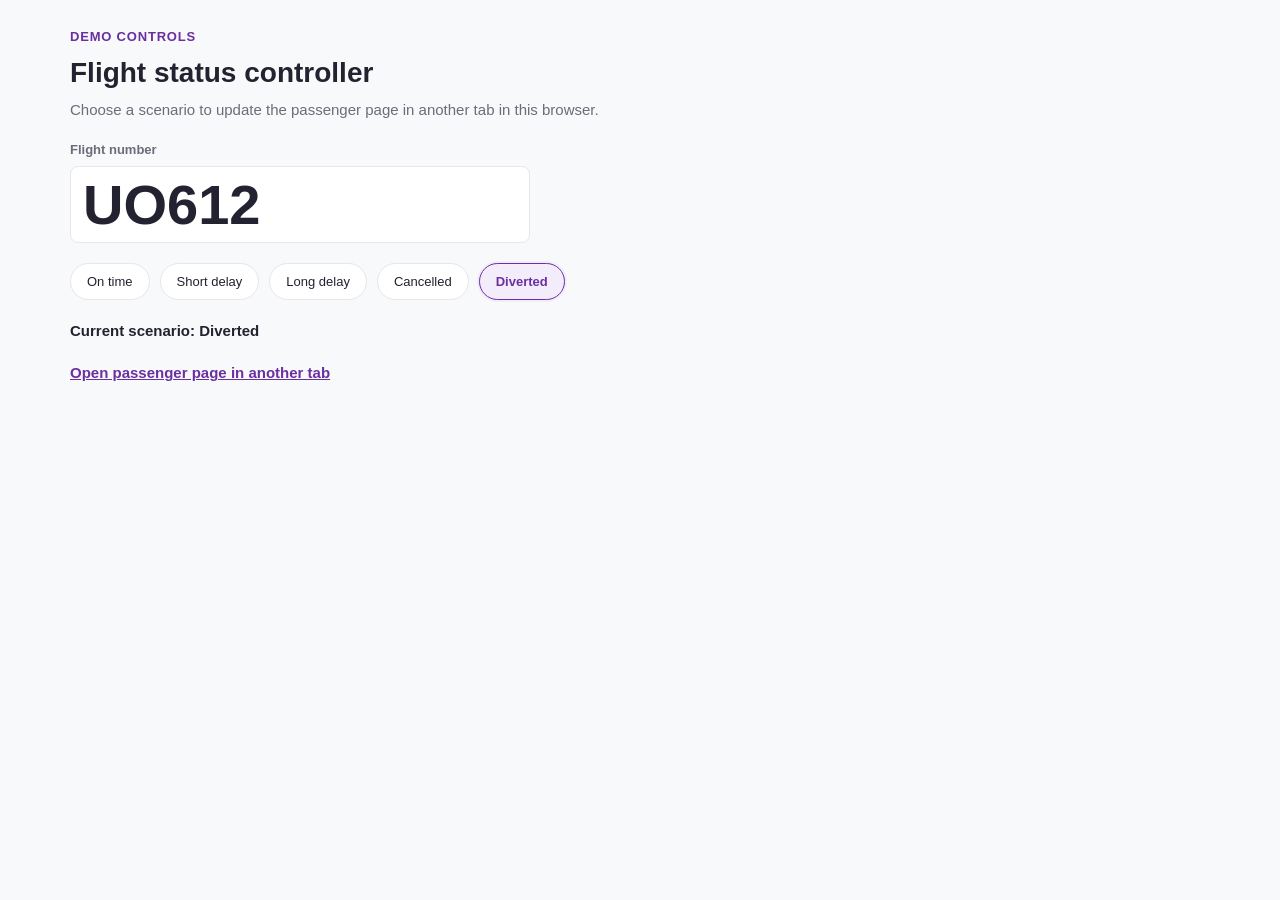
==== UI Controller/index.html @ bfc72aa0 "BIG changes" ====
<!DOCTYPE html>
<html lang="en">
<head>
  <meta charset="UTF-8" />
  <meta name="viewport" content="width=device-width, initial-scale=1.0" />
  <title>Flight Status Controller</title>
  <link rel="stylesheet" href="../UI%20Passenger/styles.css" />
</head>
<body>
  <main class="controller page">
    <p class="page-eyebrow">Demo controls</p>
    <h1 class="page-title">Flight status controller</h1>
    <p class="controller-help">Choose a scenario to update the passenger page in another tab in this browser.</p>
    <div class="flight-selector controller-flight-selector">
      <label for="flightNumberInput">Flight number</label>
      <input id="flightNumberInput" type="text" maxlength="10" autocomplete="off" placeholder="e.g. UO612" />
    </div>
    <div class="controller-options" role="group" aria-label="Flight status scenario">
      <button type="button" class="scenario-btn" data-scenario="ontime">On time</button>
      <button type="button" class="scenario-btn" data-scenario="short">Short delay</button>
      <button type="button" class="scenario-btn" data-scenario="long">Long delay</button>
      <button type="button" class="scenario-btn" data-scenario="cancelled">Cancelled</button>
      <button type="button" class="scenario-btn" data-scenario="diverted">Diverted</button>
    </div>
    <p id="controllerStatus" class="controller-status" role="status" aria-live="polite">Current scenario: Diverted</p>
    <a class="controller-passenger-link" href="../UI%20Passenger/index.html" target="_blank" rel="noopener">Open passenger page in another tab</a>
  </main>
  <script>
    (function () {
      'use strict';
      var names = {
        ontime: 'On time',
        short: 'Short delay',
        long: 'Long delay',
        cancelled: 'Cancelled',
        diverted: 'Diverted'
      };
      var buttons = document.querySelectorAll('[data-scenario]');
      var status = document.getElementById('controllerStatus');
      var flightNumberInput = document.getElementById('flightNumberInput');

      function currentScenario() {
        var value = new URLSearchParams(window.location.search).get('scenario') || localStorage.getItem('flightScenario') || 'diverted';
        return names[value] ? value : 'diverted';
      }

      function updateSelected() {
        var current = currentScenario();
        buttons.forEach(function (button) {
          button.setAttribute('aria-pressed', button.getAttribute('data-scenario') === current ? 'true' : 'false');
        });
        status.textContent = 'Current scenario: ' + names[current];
        flightNumberInput.value = localStorage.getItem('controllerFlightNumber') || 'UO612';
      }

      buttons.forEach(function (button) {
        button.addEventListener('click', function () {
          var scenario = button.getAttribute('data-scenario');
          localStorage.setItem('flightScenario', scenario);
          updateSelected();
        });
      });

      flightNumberInput.addEventListener('input', function () {
        var flightNumber = flightNumberInput.value.trim().toUpperCase() || 'UO612';
        localStorage.setItem('controllerFlightNumber', flightNumber);
      });
      flightNumberInput.addEventListener('blur', function () {
        flightNumberInput.value = flightNumberInput.value.trim().toUpperCase() || 'UO612';
      });

      window.addEventListener('storage', function (e) {
        if (e.key === 'controllerFlightNumber' || e.key === 'flightScenario') updateSelected();
      });
      updateSelected();
    })();
  </script>
</body>
</html>
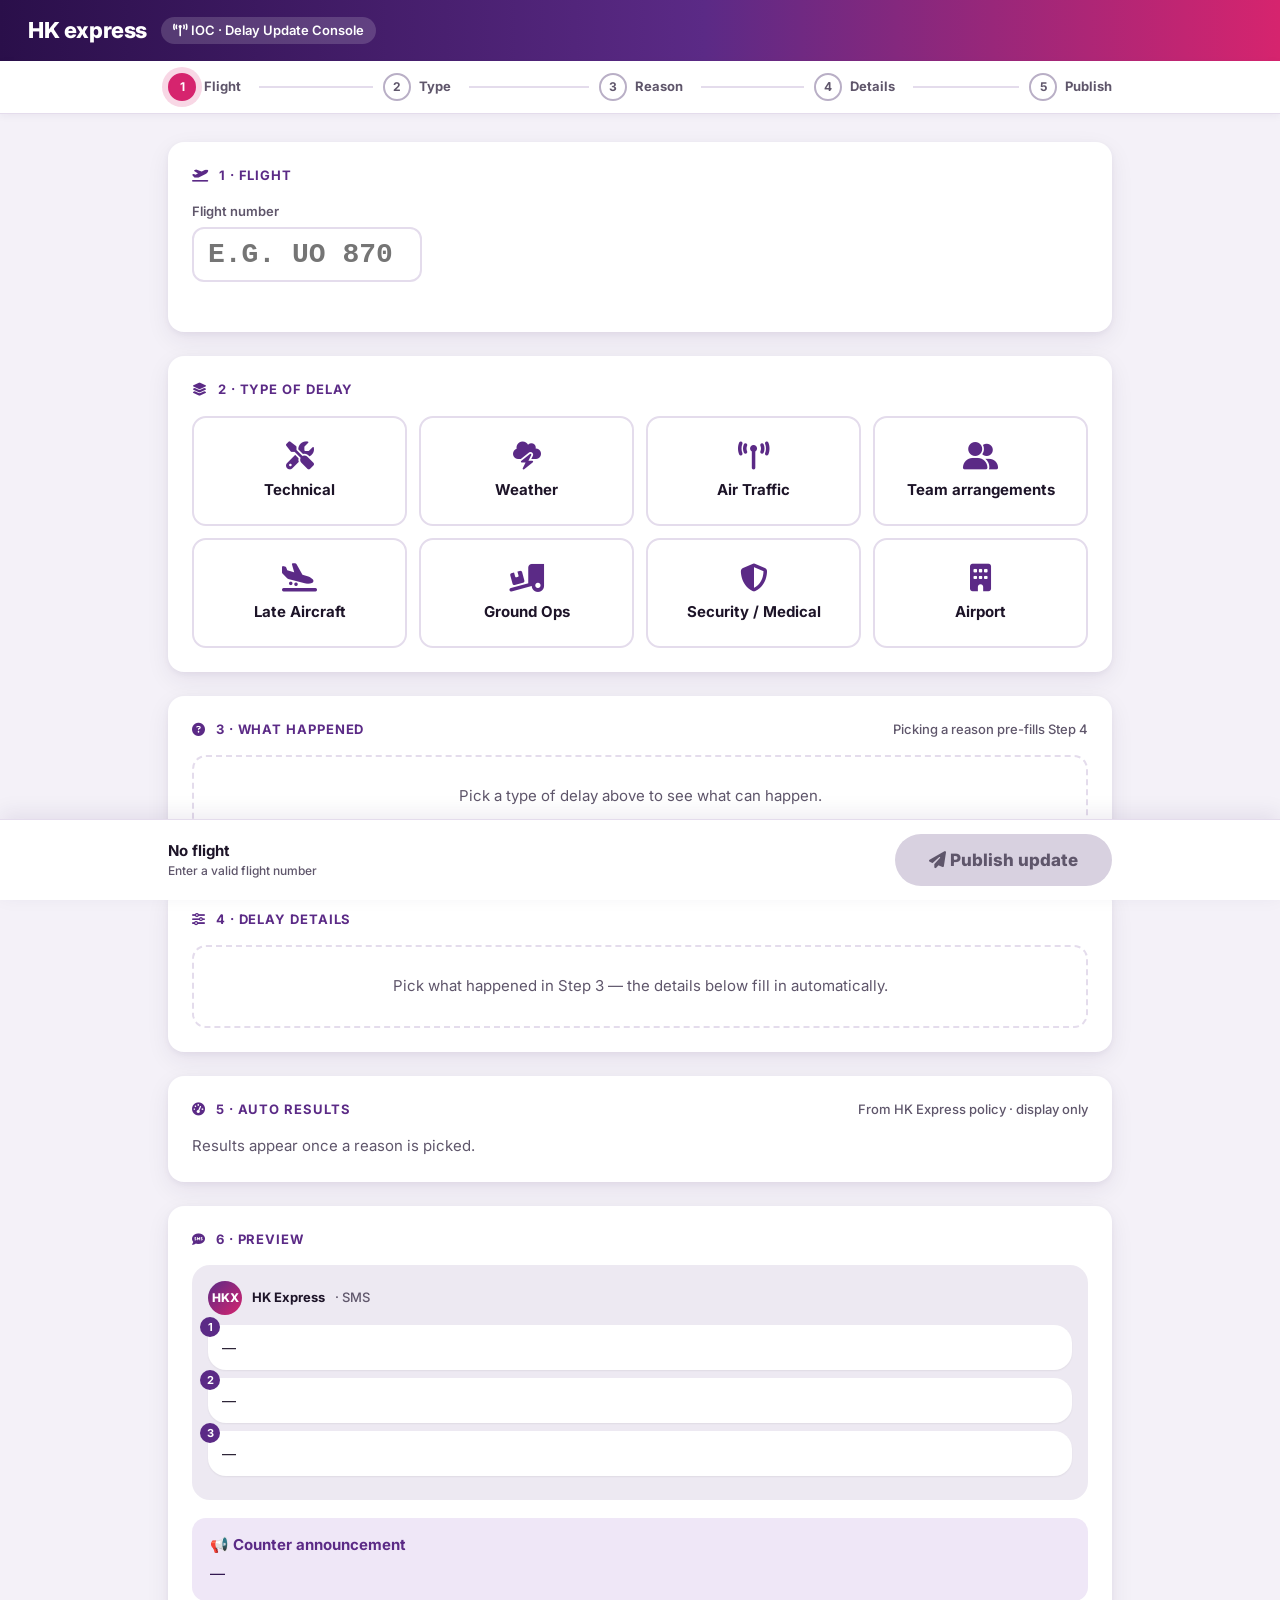
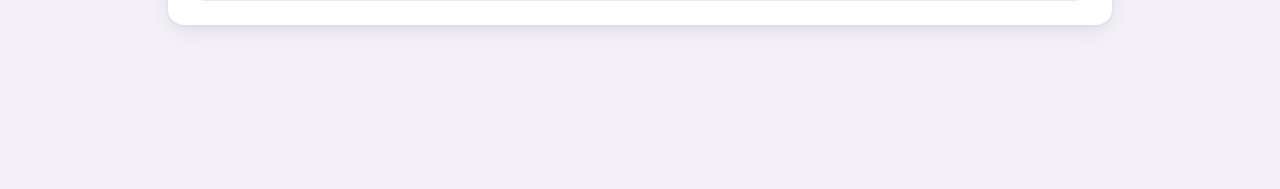
==== commit 34e9618c: "Big change" ====
--- a/UI Controller/index.html
+++ b/UI Controller/index.html
@@ -1,79 +1,458 @@
 <!DOCTYPE html>
-<html lang="en">
-<head>
-  <meta charset="UTF-8" />
-  <meta name="viewport" content="width=device-width, initial-scale=1.0" />
-  <title>Flight Status Controller</title>
-  <link rel="stylesheet" href="../UI%20Passenger/styles.css" />
+<html lang="en"><head>
+<meta charset="UTF-8">
+<meta name="viewport" content="width=device-width,initial-scale=1">
+<title>HK Express IOC – Delay Update Console (Demo)</title>
+<link rel="stylesheet" href="https://fonts.googleapis.com/css2?family=Inter:wght@400;500;600;700;800&amp;display=swap">
+<link rel="stylesheet" href="https://cdnjs.cloudflare.com/ajax/libs/font-awesome/6.5.0/css/all.min.css">
+<link rel="stylesheet" href="styles.css">
 </head>
 <body>
-  <main class="controller page">
-    <p class="page-eyebrow">Demo controls</p>
-    <h1 class="page-title">Flight status controller</h1>
-    <p class="controller-help">Choose a scenario to update the passenger page in another tab in this browser.</p>
-    <div class="flight-selector controller-flight-selector">
-      <label for="flightNumberInput">Flight number</label>
-      <input id="flightNumberInput" type="text" maxlength="10" autocomplete="off" placeholder="e.g. UO612" />
-    </div>
-    <div class="controller-options" role="group" aria-label="Flight status scenario">
-      <button type="button" class="scenario-btn" data-scenario="ontime">On time</button>
-      <button type="button" class="scenario-btn" data-scenario="short">Short delay</button>
-      <button type="button" class="scenario-btn" data-scenario="long">Long delay</button>
-      <button type="button" class="scenario-btn" data-scenario="cancelled">Cancelled</button>
-      <button type="button" class="scenario-btn" data-scenario="diverted">Diverted</button>
-    </div>
-    <p id="controllerStatus" class="controller-status" role="status" aria-live="polite">Current scenario: Diverted</p>
-    <a class="controller-passenger-link" href="../UI%20Passenger/index.html" target="_blank" rel="noopener">Open passenger page in another tab</a>
-  </main>
-  <script>
-    (function () {
-      'use strict';
-      var names = {
-        ontime: 'On time',
-        short: 'Short delay',
-        long: 'Long delay',
-        cancelled: 'Cancelled',
-        diverted: 'Diverted'
-      };
-      var buttons = document.querySelectorAll('[data-scenario]');
-      var status = document.getElementById('controllerStatus');
-      var flightNumberInput = document.getElementById('flightNumberInput');
-
-      function currentScenario() {
-        var value = new URLSearchParams(window.location.search).get('scenario') || localStorage.getItem('flightScenario') || 'diverted';
-        return names[value] ? value : 'diverted';
-      }
-
-      function updateSelected() {
-        var current = currentScenario();
-        buttons.forEach(function (button) {
-          button.setAttribute('aria-pressed', button.getAttribute('data-scenario') === current ? 'true' : 'false');
-        });
-        status.textContent = 'Current scenario: ' + names[current];
-        flightNumberInput.value = localStorage.getItem('controllerFlightNumber') || 'UO612';
-      }
-
-      buttons.forEach(function (button) {
-        button.addEventListener('click', function () {
-          var scenario = button.getAttribute('data-scenario');
-          localStorage.setItem('flightScenario', scenario);
-          updateSelected();
-        });
-      });
-
-      flightNumberInput.addEventListener('input', function () {
-        var flightNumber = flightNumberInput.value.trim().toUpperCase() || 'UO612';
-        localStorage.setItem('controllerFlightNumber', flightNumber);
-      });
-      flightNumberInput.addEventListener('blur', function () {
-        flightNumberInput.value = flightNumberInput.value.trim().toUpperCase() || 'UO612';
-      });
-
-      window.addEventListener('storage', function (e) {
-        if (e.key === 'controllerFlightNumber' || e.key === 'flightScenario') updateSelected();
-      });
-      updateSelected();
-    })();
-  </script>
-</body>
-</html>
+<div class="sticky">
+<header>
+  <div class="logo">HK express</div>
+  <div class="htag"><i class="fa-solid fa-tower-broadcast"></i> IOC · Delay Update Console</div>
+  <div hidden=""><b id="clk"></b><small id="clkS"></small></div>
+</header>
+<nav class="stepper" aria-label="Progress"><ol id="steps"></ol></nav>
+</div>
+
+<main>
+ <section class="card" aria-labelledby="s1">
+  <h2 id="s1"><i class="fa-solid fa-plane-departure"></i> 1 · Flight</h2>
+  <div class="fl">
+   <div>
+    <label class="big" for="fno">Flight number</label>
+    <input id="fno" autocomplete="off" placeholder="e.g. UO 870" aria-describedby="ferr" maxlength="7">
+    <div class="err" id="ferr" role="alert"></div>
+   </div>
+   <div class="pills" id="pills" hidden=""></div>
+  </div>
+  <div id="banner"></div>
+ </section>
+
+ <section class="card" aria-labelledby="s2">
+  <h2 id="s2"><i class="fa-solid fa-layer-group"></i> 2 · Type of delay</h2>
+  <div class="types" id="types" role="group" aria-label="Type of delay"></div>
+ </section>
+
+ <section class="card" aria-labelledby="s3">
+  <h2 id="s3"><i class="fa-solid fa-circle-question"></i> 3 · What happened <span class="hint">Picking a reason pre-fills Step 4</span></h2>
+  <div id="reasons"></div>
+ </section>
+
+ <section class="card" aria-labelledby="s4">
+  <h2 id="s4"><i class="fa-solid fa-sliders"></i> 4 · Delay details</h2>
+  <div class="grid3" id="details"></div>
+ </section>
+
+ <section class="card" aria-labelledby="s5">
+  <h2 id="s5"><i class="fa-solid fa-gauge-high"></i> 5 · Auto results <span class="hint">From HK Express policy · display only</span></h2>
+  <div class="res" id="results"></div>
+ </section>
+
+ <section class="card" aria-labelledby="s6">
+  <h2 id="s6"><i class="fa-solid fa-comment-sms"></i> 6 · Preview</h2>
+  <div class="pv">
+   <div class="ioc" hidden=""><span class="lk"><i class="fa-solid fa-lock"></i> Never shown to passengers</span><span class="lab">IOC INPUT (INTERNAL)</span><div id="iocNote" style="margin-top:6px"></div></div>
+   <div class="arr" aria-hidden="true" hidden=""><i class="fa-solid fa-arrow-right"></i></div>
+   <div class="phonebox">
+    <div class="sender"><div class="av">HKX</div>HK Express <span class="muted" style="font-weight:500">· SMS</span></div>
+    <div class="bubble"><span class="pn">1</span><span id="m1"></span></div>
+    <div class="bubble"><span class="pn">2</span><span id="m2"></span></div>
+    <div class="bubble"><span class="pn">3</span><span id="m3"></span></div>
+    <div class="cnt" id="cnt"></div>
+   </div>
+  </div>
+  <div class="warn" id="warn" role="alert"></div>
+  <div class="annc"><b>📢 Counter announcement</b><span id="annc"></span></div>
+ </section>
+
+ <section class="card" aria-labelledby="s7" hidden="">
+  <h2 id="s7"><i class="fa-solid fa-clock-rotate-left"></i> Update log</h2>
+  <div id="log"></div>
+  <button class="btn2" id="reset"><i class="fa-solid fa-rotate-left"></i> Reset flight to on time</button>
+ </section>
+
+ <section class="card" hidden="">
+  <details id="jsonBox"><summary>{ } Data sent to passenger page</summary>
+   <pre id="json"></pre>
+   <div class="tx" id="txInfo"></div>
+  </details>
+ </section>
+</main>
+
+<div class="bar"><div class="in">
+ <div class="sum" id="sum"></div>
+ <button id="pub"><i class="fa-solid fa-paper-plane"></i> Publish update</button>
+</div></div>
+<div class="toast" id="toast" role="status" aria-live="polite"></div>
+
+<script>
+/* ============ CONFIG ============ */
+const PUBLISH_ENDPOINT = '';            // optional: URL the teammate's page/server accepts POST JSON on
+const CHANNEL = 'hkexpress-flight-updates'; // BroadcastChannel + postMessage type
+const LS_PREFIX = 'hkexpress:flight:';  // localStorage key = prefix + "UO 870|2026-11-15"
+
+/* ============ DATA ============ */
+const ROUTES={NRT:['Tokyo Narita','Tokyo','東京','東京','도쿄'],KIX:['Osaka Kansai','Osaka','大阪','大阪','오사카'],TPE:['Taipei','Taipei','台北','台北','타이베이'],
+ ICN:['Seoul Incheon','Seoul','首爾','ソウル','서울'],CTS:['Sapporo','Sapporo','札幌','札幌','삿포로'],FUK:['Fukuoka','Fukuoka','福岡','福岡','후쿠오카'],BKK:['Bangkok','Bangkok','曼谷','バンコク','방콕']};
+const GATES=['19','21','23','26','28','31','34'],PAX=[150,176,188,220];
+const PRESETS={'UO 870':{to:'NRT',day:0,std:14*60+55,gate:'23',pax:188},'UO 702':{to:'TPE',day:0,std:20*60+40,gate:'31',pax:176},'UO 116':{to:'CTS',day:1,std:8*60+30,gate:'19',pax:220}};
+const CATS=[['technical','Technical','fa-screwdriver-wrench'],['weather','Weather','fa-cloud-bolt'],['air_traffic','Air Traffic','fa-tower-broadcast'],['crew','Team arrangements','fa-user-group'],
+ ['late_aircraft','Late Aircraft','fa-plane-arrival'],['ground_ops','Ground Ops','fa-truck-ramp-box'],['security_medical','Security / Medical','fa-shield-halved'],['airport','Airport','fa-building']];
+// [id, name, severity, delay(min|'TBC'|'CX'), confidence, nextUpdate, internal note, passenger wording]
+const R={
+technical:[
+ ['lightning_strike','Lightning strike inspection','Moderate',90,'likely',30,'Inbound lightning strike on approach. Mandatory inspection per AMM.',"The aircraft for your flight was struck by lightning on its way in. Aircraft are built for this, but a standard safety inspection is needed before it flies again."],
+ ['hydraulic_warning','Hydraulic pressure warning','Moderate',50,'likely',30,'A320 hydraulic sys pressure caution on pre-flight. Eng rectification ETA 45 min.',"Our engineers found a warning during the routine pre-flight check and are fixing it now."],
+ ['bird_strike','Bird strike inspection','Moderate',70,'likely',30,'Bird strike on inbound sector. Inspection required.',"Our engineers are doing a routine safety inspection after the aircraft's last flight."],
+ ['spare_part','Waiting for spare part','Major',180,'uncertain',30,'Component replacement needed. Part ex-store ETA 2h, fit 1h.',"A replacement part is being brought to the aircraft and fitted by our engineers."],
+ ['tyre_brake','Tyre / brake change','Minor',40,'firm',15,'Main wheel tyre worn beyond limits.',"Our engineers are completing scheduled maintenance on the aircraft."],
+ ['aog','Aircraft grounded – AOG','Cancelled','CX',null,null,'AOG. No spare aircraft. Reprotect next day.',"We're very sorry. Your aircraft needs repairs that can't be completed today, so this flight has been cancelled."]],
+weather:[
+ ['thunderstorm_hkg','Thunderstorm at HKG – ground work paused','Major','TBC','uncertain',15,'Red lightning warning HKG. Apron ops suspended.',"Thunderstorms around Hong Kong mean all ground work has been paused for everyone's safety."],
+ ['typhoon_t8','Typhoon signal No. 8','Cancelled','CX',null,null,'T8 hoisted. Schedule cancelled.',"Because of the typhoon, your flight has been cancelled. Please don't come to the airport."],
+ ['destination_weather','Weather at destination','Moderate',60,'likely',30,'Destination below minima, holding.',"Weather at your destination is slowing arrivals there."],
+ ['low_visibility','Low visibility / fog','Minor',45,'likely',30,'LVP in force, reduced departure rate.',"Low visibility is slowing down departures."]],
+air_traffic:[
+ ['departure_slot','Departure slot restriction','Minor',40,'firm',30,'ATFM slot CTOT +40.',"Air traffic control has given us a later departure slot."],
+ ['airspace_congestion','Airspace congestion','Moderate',60,'likely',30,'Flow control en route.',"Busy airspace along our route means we've been asked to wait."]],
+crew:[
+ ['crew_late','Team connecting from another flight','Minor',45,'likely',30,'Operating crew positioning, ETA +40.',"Part of our crew is connecting from another flight and will join yours shortly."],
+ ['crew_sickness','Team change','Moderate',120,'likely',30,'FO sick call. Standby crew called from home.',"We're making a change to the crew on your flight, and a new crew member is on the way."],
+ ['crew_duty_limit','Safety rest rules','Major',240,'uncertain',30,'Crew will exceed FDP. Replacement crew required.',"To follow safety rules on rest time, we're arranging a fresh crew for your flight."]],
+late_aircraft:[
+ ['previous_flight_late','Previous flight arrived late','Minor',40,'firm',30,'Inbound off-blocks +35.',"The aircraft for your flight is arriving late from its previous journey."],
+ ['aircraft_swap','Aircraft swap','Moderate',90,'likely',30,'Tail swap, gate change likely.',"We've assigned a different aircraft to your flight. It's being prepared now."]],
+ground_ops:[
+ ['refuelling_delay','Refuelling delay','Minor',25,'firm',15,'Fuel bowser late.',"Preparing the aircraft is taking a little longer than planned."],
+ ['baggage_loading','Baggage loading','Minor',20,'firm',15,'Loading behind schedule.',"We're finishing loading baggage onto the aircraft."],
+ ['remote_stand_bus','Remote stand bus delay','Minor',15,'firm',15,'Apron bus shortage.',"Transport out to the aircraft is taking longer than planned."]],
+security_medical:[
+ ['no_show_bag_offload','No-show bag offload','Minor',25,'likely',15,'2 no-show pax, 3 bags to offload.',"We need to remove the bags of a passenger who didn't board. This is a standard security step."],
+ ['medical_assistance','Medical assistance','Minor',30,'likely',15,'Pax unwell at gate, medical team attending.',"We're helping a passenger who needs assistance."],
+ ['security_rescreening','Security re-screening','Moderate',45,'likely',15,'Unattended item, re-screening required.',"A standard security check is being completed."]],
+airport:[
+ ['stand_unavailable','Stand / gate unavailable','Minor',30,'likely',15,'Stand occupied, tow pending.',"The aircraft's parking position isn't available yet."],
+ ['airport_system_outage','Airport system outage','Major','TBC','uncertain',15,'Airport system outage.',"An airport system problem is slowing departures."],
+ ['jet_bridge_fault','Jet bridge fault','Minor',20,'firm',15,'Air bridge fault, steps requested.',"Airport equipment at the gate is being fixed."]]
+};
+// translated reason sentences (category level; cancellations specific)
+const TR={
+ zh:{technical:'我們的工程師正在為飛機進行例行安全檢查及維修。',weather:'天氣情況影響航班運作，安全是我們的首要考慮。',air_traffic:'航空交通管制安排了較遲的起飛時段。',crew:'我們正在為您的航班安排團隊，新的團隊成員即將到達。',late_aircraft:'執行您航班的飛機延遲抵達。',ground_ops:'地勤團隊正在完成起飛前的準備工作。',security_medical:'我們正在完成標準的安全及協助程序。',airport:'機場設施問題影響了航班出發。',aog:'飛機需要維修，今日未能完成，因此航班已取消。',typhoon_t8:'由於颱風，您的航班已取消。請勿前往機場。'},
+ ja:{technical:'整備士が機体の定例安全点検・整備を行っております。',weather:'天候の影響により運航に遅れが出ております。安全を最優先しております。',air_traffic:'航空管制の指示により、出発枠が遅くなりました。',crew:'ご搭乗便のチーム体制を整えており、新しいメンバーがまもなく合流いたします。',late_aircraft:'ご搭乗予定の機材の到着が遅れております。',ground_ops:'地上スタッフが出発準備を進めております。',security_medical:'標準的な保安・お客様対応の手続きを行っております。',airport:'空港設備の問題により出発が遅れております。',aog:'機体の整備が本日中に完了しないため、欠航となりました。',typhoon_t8:'台風のため、ご予約の便は欠航となりました。空港へはお越しにならないでください。'},
+ ko:{technical:'정비사가 항공기의 정기 안전 점검 및 정비를 진행하고 있습니다.',weather:'기상 상황으로 운항이 지연되고 있습니다. 안전을 최우선으로 합니다.',air_traffic:'항공교통관제에 따라 출발 시간이 늦춰졌습니다.',crew:'고객님의 항공편을 위해 팀을 준비하고 있으며, 새 팀원이 곧 합류합니다.',late_aircraft:'고객님의 항공편 항공기가 늦게 도착하고 있습니다.',ground_ops:'지상 직원이 출발 준비를 마무리하고 있습니다.',security_medical:'표준 보안 및 지원 절차를 진행하고 있습니다.',airport:'공항 시설 문제로 출발이 지연되고 있습니다.',aog:'항공기 수리가 오늘 완료될 수 없어 항공편이 취소되었습니다.',typhoon_t8:'태풍으로 인해 항공편이 취소되었습니다. 공항에 오지 마십시오.'}
+};
+const LI={en:1,zh:2,ja:3,ko:4};
+const T={
+ en:{sorry:(f,c)=>`We're sorry, ${f} to ${c} is delayed.`,sorryCx:(f,c)=>`We're sorry, ${f} to ${c} is cancelled.`,neutral:(f,c)=>`${f} to ${c} is delayed.`,neutralCx:(f,c)=>`${f} to ${c} is cancelled.`,
+  ontime:(f,c)=>`Good news: ${f} to ${c} is back on time. The earlier delay has been resolved.`,fu:(f,o,n)=>`Update on ${f}: your departure time has changed from ${o} to ${n}.`,fu0:f=>`Update on ${f}:`,corr:'Correction to our earlier message:',
+  firm:t=>`Your new departure time is ${t}.`,likely:t=>`We expect to depart at around ${t}. This may still change.`,uncertain:()=>`We don't have a confirmed departure time yet.`,
+  next:t=>`We'll update you again by ${t}.`,board:`We'll message you when boarding starts.`,gate:g=>`Your gate has changed to Gate ${g}.`,
+  cx:(d,h)=>`You've been rebooked on the next available flight on ${d}. You can also change for free or request a full refund.${h?" We'll provide a hotel tonight.":''}`,
+  st:c=>`Status: ${c}.`,rec:l=>` Passengers on this flight receive: ${l}.`,none:' No compensation applies to this delay.',col:{GREEN:'GREEN',YELLOW:'YELLOW',RED:'RED'},
+  ent:{asia_miles_500:'500 Asia Miles',meal_voucher_80:'HK$80 meal voucher',free_change:'free flight change',rebooking:'free rebooking',refund:'full refund option',hotel:'hotel stay'},join:', ',
+  p3:f=>`Live updates: go to hkexpress.com → Flight Status and enter ${f}. HK Express never sends links by SMS.`},
+ zh:{sorry:(f,c)=>`很抱歉，${f}前往${c}的航班延誤。`,sorryCx:(f,c)=>`很抱歉，${f}前往${c}的航班已取消。`,neutral:(f,c)=>`${f}前往${c}的航班延誤。`,neutralCx:(f,c)=>`${f}前往${c}的航班已取消。`,
+  ontime:(f,c)=>`好消息：${f}前往${c}的航班已恢復準時，較早前的延誤已解決。`,fu:(f,o,n)=>`${f}最新消息：起飛時間由${o}更改為${n}。`,fu0:f=>`${f}最新消息：`,corr:'更正較早前的訊息：',
+  firm:t=>`新起飛時間為${t}。`,likely:t=>`預計約於${t}起飛，時間或有變動。`,uncertain:()=>`暫時未有確定的起飛時間。`,next:t=>`我們將於${t}前再次更新。`,board:'開始登機時我們會通知您。',gate:g=>`登機閘口已更改為${g}號。`,
+  cx:(d,h)=>`我們已為您改乘${d}的下一班航班，亦可免費更改或申請全額退款。${h?'我們會為您安排今晚的酒店住宿。':''}`,
+  st:c=>`狀態：${c}。`,rec:l=>`本航班乘客可獲：${l}。`,none:'此延誤不設補償。',col:{GREEN:'綠色',YELLOW:'黃色',RED:'紅色'},
+  ent:{asia_miles_500:'500亞洲萬里通里數',meal_voucher_80:'HK$80餐飲券',free_change:'免費更改航班',rebooking:'免費改乘',refund:'全額退款選項',hotel:'酒店住宿'},join:'、',
+  p3:f=>`最新消息：請前往 hkexpress.com →「航班狀態」並輸入 ${f}。HK Express 從不以短訊發送連結。`},
+ ja:{sorry:(f,c)=>`申し訳ございません。${f}便${c}行きは遅延しております。`,sorryCx:(f,c)=>`申し訳ございません。${f}便${c}行きは欠航となりました。`,neutral:(f,c)=>`${f}便${c}行きは遅延しております。`,neutralCx:(f,c)=>`${f}便${c}行きは欠航となりました。`,
+  ontime:(f,c)=>`${f}便${c}行きは定刻に戻りました。先ほどの遅延は解消されました。`,fu:(f,o,n)=>`${f}便の最新情報：出発時刻が${o}から${n}に変更されました。`,fu0:f=>`${f}便の最新情報：`,corr:'先ほどのご案内の訂正：',
+  firm:t=>`新しい出発時刻は${t}です。`,likely:t=>`${t}頃の出発を見込んでおりますが、変更の可能性があります。`,uncertain:()=>`現時点で出発時刻は未定です。`,next:t=>`${t}までに改めてお知らせします。`,board:'搭乗開始時にお知らせします。',gate:g=>`搭乗口は${g}番に変更されました。`,
+  cx:(d,h)=>`${d}の次の便へお振替えしました。無料変更または全額返金も可能です。${h?'本日のホテルをご用意します。':''}`,
+  st:c=>`ステータス：${c}。`,rec:l=>`本便のお客様への対応：${l}。`,none:'今回の遅延は補償対象外です。',col:{GREEN:'緑',YELLOW:'黄',RED:'赤'},
+  ent:{asia_miles_500:'500アジア・マイル',meal_voucher_80:'HK$80のお食事券',free_change:'無料便変更',rebooking:'無料振替',refund:'全額返金',hotel:'ホテル宿泊'},join:'、',
+  p3:f=>`最新情報：hkexpress.com →「フライト状況」で ${f} を入力してください。HK ExpressがSMSでリンクを送ることはありません。`},
+ ko:{sorry:(f,c)=>`죄송합니다. ${c}행 ${f} 항공편이 지연되었습니다.`,sorryCx:(f,c)=>`죄송합니다. ${c}행 ${f} 항공편이 취소되었습니다.`,neutral:(f,c)=>`${c}행 ${f} 항공편이 지연되었습니다.`,neutralCx:(f,c)=>`${c}행 ${f} 항공편이 취소되었습니다.`,
+  ontime:(f,c)=>`좋은 소식입니다. ${c}행 ${f} 항공편이 정시 운항합니다. 앞선 지연이 해소되었습니다.`,fu:(f,o,n)=>`${f} 업데이트: 출발 시간이 ${o}에서 ${n}(으)로 변경되었습니다.`,fu0:f=>`${f} 업데이트:`,corr:'앞선 안내 정정:',
+  firm:t=>`새 출발 시간은 ${t}입니다.`,likely:t=>`${t}경 출발 예정이며, 변경될 수 있습니다.`,uncertain:()=>`아직 확정된 출발 시간이 없습니다.`,next:t=>`${t}까지 다시 안내해 드리겠습니다.`,board:'탑승이 시작되면 안내해 드리겠습니다.',gate:g=>`탑승구가 ${g}번으로 변경되었습니다.`,
+  cx:(d,h)=>`${d} 다음 항공편으로 변경해 드렸습니다. 무료 변경 또는 전액 환불도 가능합니다.${h?' 오늘 밤 호텔을 제공해 드립니다.':''}`,
+  st:c=>`상태: ${c}.`,rec:l=>` 이 항공편 승객 혜택: ${l}.`,none:' 이번 지연은 보상 대상이 아닙니다.',col:{GREEN:'초록',YELLOW:'노랑',RED:'빨강'},
+  ent:{asia_miles_500:'500 아시아 마일즈',meal_voucher_80:'HK$80 식사 쿠폰',free_change:'무료 항공편 변경',rebooking:'무료 재예약',refund:'전액 환불',hotel:'호텔 숙박'},join:', ',
+  p3:f=>`실시간 정보: hkexpress.com → 항공편 현황에서 ${f}을(를) 입력하세요. HK Express는 SMS로 링크를 보내지 않습니다.`}
+};
+const DELAYS=[0,15,20,25,30,40,45,50,60,70,90,120,180,240,360,'TBC','CX'];
+const BANNED=['engine','fire','smoke','leak','failure','emergency','hydraulic','aog'];
+const BANNED_TEAM=['pilot','sick','sickness','late','error','problem','shortage'];
+const ENT_IC={asia_miles_500:'✈',meal_voucher_80:'🍽',free_change:'↻',rebooking:'↻',refund:'💳',hotel:'🏨'};
+
+/* ============ HELPERS ============ */
+const $=id=>document.getElementById(id);
+const pad=n=>String(n).padStart(2,'0');
+const esc=s=>String(s).replace(/[&<>"]/g,c=>({'&':'&amp;','<':'&lt;','>':'&gt;','"':'&quot;'}[c]));
+const todayISO=new Intl.DateTimeFormat('en-CA',{timeZone:'Asia/Hong_Kong'}).format(new Date());
+function addDays(iso,n){const d=new Date(iso+'T00:00:00Z');d.setUTCDate(d.getUTCDate()+n);return d.toISOString().slice(0,10)}
+const MON=['Jan','Feb','Mar','Apr','May','Jun','Jul','Aug','Sep','Oct','Nov','Dec'],DOW=['Sun','Mon','Tue','Wed','Thu','Fri','Sat'];
+function dLabel(iso,lang='en'){const d=new Date(iso+'T00:00:00Z'),m=d.getUTCMonth(),day=d.getUTCDate();
+ if(lang==='zh'||lang==='ja')return `${m+1}月${day}日`;if(lang==='ko')return `${m+1}월 ${day}일`;return `${day} ${MON[m]}`}
+const hm=m=>pad(Math.floor(((m%1440)+1440)%1440/60))+':'+pad(((m%1440)+1440)%1440%60);
+function durLabel(n){if(n===0)return 'On time';const h=Math.floor(n/60),m=n%60;return '+'+(h?h+'h'+(m?' '+m+'m':''):m+' min')}
+// time with date if not on the flight date
+function timeOn(total,lang='en'){const off=Math.floor(total/1440),t=hm(total);if(!off)return t;const d=addDays(F.date,off);
+ return lang==='en'?`${t}, ${dLabel(d)}`:`${dLabel(d,lang)} ${t}`}
+
+/* ============ STATE ============ */
+const F={no:'',valid:false,to:'NRT',day:0,std:14*60+55,gate:'23',pax:188,date:todayISO};
+let sel={cat:null,reason:null};
+let det={},defs={},published={},log=[],pubDone=false;
+let demoBase=F.std-45,demoStart=Date.now();
+function demoNow(){return demoBase+Math.floor((Date.now()-demoStart)/60000)}
+function demoSecs(){return Math.floor((Date.now()-demoStart)/1000)%60}
+function key(){return F.no+'|'+F.date}
+function resetDemoClock(){demoBase=F.std-45;demoStart=Date.now()}
+function reasonObj(){if(!sel.cat||!sel.reason)return null;const r=R[sel.cat].find(x=>x[0]===sel.reason);
+ return r&&{id:r[0],name:r[1],sev:r[2],delay:r[3],conf:r[4],next:r[5],note:r[6],pax:r[7]}}
+function prefill(){const r=reasonObj();if(!r){det={};defs={};return}
+ const prev=published[key()];
+ defs={delay:r.delay,conf:r.conf||'likely',next:r.next||30,mtype:prev&&prev.status!=='on_time'?'follow_up':'first_notice',gate:F.gate,note:0,lang:det.lang||'en'};
+ det={...defs};}
+
+/* ============ CALC ============ */
+function calc(){
+ const r=reasonObj();if(!r)return null;
+ const d=det.delay,cx=d==='CX',tbc=d==='TBC',ontime=d===0;
+ let conf=cx?null:(tbc?'uncertain':det.conf); if(ontime)conf=null;
+ const mins=(cx||tbc)?null:d;
+ const colour=cx?'RED':tbc?'RED':mins<60?'GREEN':mins<180?'YELLOW':'RED';
+ const label=cx?'Major disruption':tbc?'Major disruption':ontime?'On time':mins<60?'Delay under 1 hour':mins<180?'Delay over 1 hour':'Major disruption';
+ let ents=[];
+ if(cx){ents=['rebooking','refund','hotel']}  // rebooked onto next-day flight → hotel
+ else if(mins!=null){if(mins>=60)ents.push('asia_miles_500');if(mins>=180)ents.push('meal_voucher_80');if(mins>=300)ents.push('free_change')}
+ const showTime=!cx&&!tbc&&conf!=='uncertain';
+ const newTot=mins!=null?F.std+mins:null;
+ const newDeparture=showTime&&newTot!=null?hm(newTot):null;
+ const newDate=newTot!=null?addDays(F.date,Math.floor(newTot/1440)):null;
+ const nextAt=(cx||ontime)?null:det.next==='boarding'?'at_boarding':hm(demoNow()+Number(det.next));
+ const status=cx?'cancelled':ontime?'on_time':'delayed';
+ const gateChanged=det.gate!==F.gate;
+ return{r,d,cx,tbc,ontime,conf,mins,colour,label,ents,showTime,newTot,newDeparture,newDate,nextAt,status,gateChanged};
+}
+function buildMsg(c,lang){
+ const t=T[lang],f=F.no,city=ROUTES[F.to][LI[lang]],prev=published[key()];
+ let parts=[];
+ const tm=c.showTime&&c.newTot!=null?timeOn(c.newTot,lang):null;
+ // opening
+ if(c.ontime){parts.push(det.mtype==='correction'?t.corr+' '+t.ontime(f,city):t.ontime(f,city))}
+ else if(det.mtype==='follow_up'){
+  const old=prev&&prev.display;
+  if(c.cx)parts.push(t.fu0(f)+' '+t.neutralCx(f,city));
+  else if(tm&&old&&old!==tm)parts.push(t.fu(f,old,tm));
+  else parts.push(t.fu0(f));
+ }else if(det.mtype==='correction'){parts.push(t.corr+' '+(c.cx?t.neutralCx(f,city):t.neutral(f,city)))}
+ else parts.push(c.cx?t.sorryCx(f,city):t.sorry(f,city));
+ // reason
+ if(!c.ontime){parts.push(lang==='en'?c.r.pax:(TR[lang][c.r.id]||TR[lang][sel.cat]))}
+ // time
+ if(c.cx){parts.push(t.cx(lang==='en'?dLabel(addDays(F.date,1)):dLabel(addDays(F.date,1),lang),c.ents.includes('hotel')))}
+ else if(!c.ontime){parts.push(c.conf==='uncertain'?t.uncertain():t[c.conf](tm))}
+ if(c.gateChanged&&!c.cx)parts.push(t.gate(det.gate));
+ if(!c.cx&&!c.ontime)parts.push(det.next==='boarding'?t.board:t.next(c.nextAt));
+ const sep=lang==='en'||lang==='ko'?' ':'';
+ const p1=parts.join(sep);
+ const col=t.col[c.colour];
+ let p2=t.st(col);
+ if(!c.ontime)p2+=c.ents.length?t.rec(c.ents.map(e=>t.ent[e]).join(t.join)):t.none;
+ return{p1,p2,p3:t.p3(f)};
+}
+function announcement(c){
+ const city=ROUTES[F.to][0],tm=c.newTot!=null&&c.showTime?timeOn(c.newTot):null;
+ let s=`Attention please. This is an announcement for HK Express flight ${F.no} to ${city}. `;
+ if(c.ontime)return s+`Good news: this flight is now on time and will depart as scheduled at ${hm(F.std)} from Gate ${det.gate}. Thank you.`;
+ if(c.cx)return s+`We are very sorry to announce that this flight has been cancelled. ${c.r.pax.replace(/^We're very sorry\. /,'')} Passengers have been rebooked on the next available flight tomorrow, with the option of a free change or a full refund, and hotel accommodation tonight. Please see our staff at Gate ${det.gate}. Thank you for your understanding.`;
+ s+=`We're sorry, this flight is delayed. ${c.r.pax} `;
+ s+=c.conf==='uncertain'?`We don't have a confirmed departure time yet. `:c.conf==='firm'?`The new departure time is ${tm}. `:`We expect to depart at around ${tm}. `;
+ if(c.gateChanged)s+=`Please note the gate has changed to Gate ${det.gate}. `;
+ if(c.ents.length)s+=`Passengers on this flight receive ${c.ents.map(e=>T.en.ent[e]).join(', ')}. Please see our staff at the gate. `;
+ s+=det.next==='boarding'?`We will make another announcement when boarding starts. `:`We will update you again by ${c.nextAt}. `;
+ return s+'Thank you for your patience.';
+}
+function noteText(){const r=reasonObj();if(!r)return '';return det.note===1?'Details logged in ops system – see duty manager handover.':r.note}
+function safety(sms){
+ const issues=[],low=sms.toLowerCase();
+ (sel.cat==='crew'?BANNED.concat(BANNED_TEAM):BANNED).forEach(w=>{if(new RegExp('\\b'+w+'\\b','i').test(low))issues.push(`“${w}”`)});
+ const note=noteText();
+ // jargon / codes from the internal note (e.g. AMM, CTOT, FDP, A320)
+ (note.match(/\b[A-Z][A-Z0-9]{1,}\b/g)||[]).forEach(w=>{if(new RegExp('\\b'+w+'\\b').test(sms)&&!issues.includes(`“${w}”`))issues.push(`“${w}” (internal note)`)});
+ // any 3-word phrase copied from the internal note
+ const nw=note.toLowerCase().match(/[a-z0-9']+/g)||[];
+ for(let i=0;i+2<nw.length;i++){const ph=nw.slice(i,i+3).join(' ');if(low.replace(/[^a-z0-9' ]/g,' ').replace(/\s+/g,' ').includes(ph))issues.push(`“${ph}” (internal note)`)}
+ return [...new Set(issues)];
+}
+function payload(c,m4){
+ return{flightNumber:F.no,date:F.date,route:{from:'HKG',to:F.to,toName:ROUTES[F.to][0]},scheduledDeparture:hm(F.std),
+  newDeparture:c.ontime?hm(F.std):c.newDeparture,newDepartureDate:c.cx||(!c.showTime&&!c.ontime)?null:(c.ontime?F.date:c.newDate),
+  delayMinutes:c.cx||c.tbc?null:c.mins,status:c.status,statusColour:c.colour,confidence:c.conf,category:sel.cat,reasonId:c.r.id,
+  messageType:det.mtype,passengerMessage:m4,entitlements:c.ents,nextUpdateAt:c.nextAt,gate:det.gate,gateChanged:c.gateChanged,
+  sentAt:`${addDays(F.date,Math.floor(demoNow()/1440))}T${hm(demoNow())}:${pad(demoSecs())}+08:00`}
+}
+
+/* ============ RENDER ============ */
+let lastCol='',lastEnts='';
+function render(){
+ const fid=document.activeElement&&document.activeElement.id;
+ const c=calc();
+ // stepper
+ const st=[F.valid,!!sel.cat,!!sel.reason,!!sel.reason&&F.valid,pubDone];
+ const names=['Flight','Type','Reason','Details','Publish'];const cur=st.indexOf(false);
+ $('steps').innerHTML=names.map((n,i)=>`<li class="${st[i]?'done':i===cur?'cur':''}" ${i===cur?'aria-current="step"':''}><span class="sc">${st[i]?'✓':i+1}</span>${n}</li>`).join('');
+ // pills
+ const opt=(arr,v,f=x=>x)=>arr.map(a=>`<option value="${a}" ${String(a)===String(v)?'selected':''}>${f(a)}</option>`).join('');
+ const stds=[];for(let m=360;m<=1410;m+=30)stds.push(m);if(!stds.includes(F.std))stds.push(F.std),stds.sort((a,b)=>a-b);
+ $('pills').innerHTML=`
+  <label class="pill">Route <select id="pRoute">${opt(Object.keys(ROUTES),F.to,k=>'HKG→'+k)}</select></label>
+  <label class="pill">Date <select id="pDate">${opt([0,1],F.day,d=>(d?'Tomorrow · ':'Today · ')+dLabel(addDays(todayISO,d)))}</select></label>
+  <label class="pill">STD <select id="pStd">${opt(stds,F.std,hm)}</select></label>
+  <label class="pill">Gate <select id="pGate">${opt(GATES,F.gate)}</select></label>
+  <label class="pill">Pax <select id="pPax">${opt(PAX,F.pax)}</select></label>`;
+ // banner
+ const pub=published[key()];
+ if(!F.valid)$('banner').innerHTML='';
+ else if(!pub||pub.status==='on_time')$('banner').innerHTML=`<div class="banner G"><i class="fa-solid fa-circle-check fa-xl"></i><div><span class="bt">CURRENT STATUS · what passengers see now</span>GREEN · ON TIME · No updates sent</div><div class="bigtime">${hm(F.std)}</div></div>`;
+ else{const cl=pub.colour[0];$('banner').innerHTML=`<div class="banner ${cl}"><i class="fa-solid ${pub.status==='cancelled'?'fa-ban':'fa-clock'} fa-xl"></i><div><span class="bt">CURRENT STATUS · last published ${pub.at}</span>${pub.colour} · ${pub.status==='cancelled'?'CANCELLED':'DELAYED'} · ${esc(pub.reason)}</div><div class="bigtime">${pub.status==='cancelled'?'—':pub.display||'TBC'}</div></div>`}
+ // types
+ $('types').className='types'+(sel.cat?' has':'');
+ $('types').innerHTML=CATS.map(([id,n,ic])=>`<button class="tile ${sel.cat===id?'on':''}" data-cat="${id}" id="cat-${id}" aria-pressed="${sel.cat===id}"><span class="chk">✓</span><i class="fa-solid ${ic} ic" aria-hidden="true"></i>${n}</button>`).join('');
+ // reasons
+ if(!sel.cat)$('reasons').innerHTML='<div class="empty">Pick a type of delay above to see what can happen.</div>';
+ else{$('reasons').innerHTML=`<div class="reasons ${sel.reason?'has':''}" role="group">`+R[sel.cat].map(r=>`<button class="rc ${sel.reason===r[0]?'on':''}" data-r="${r[0]}" id="r-${r[0]}" aria-pressed="${sel.reason===r[0]}"><span class="sev ${r[2]}">${r[2]}</span><b>${r[1]}</b><span class="dl">${r[3]==='CX'?'Cancelled':r[3]==='TBC'?'TBC':durLabel(r[3])}</span> <span class="muted" style="font-size:13px">default delay</span></button>`).join('')+'</div>'}
+ // details
+ if(!c){$('details').innerHTML='<div class="empty" style="grid-column:1/-1">Pick what happened in Step 3 — the details below fill in automatically.</div>'}
+ else{
+  const dflt=k=>String(det[k])===String(defs[k])?'<span class="def">Default</span>':'';
+  const dOpt=DELAYS.map(v=>{let l;if(v==='TBC')l='TBC – time not known';else if(v==='CX')l='Cancelled';else if(v===0)l='On time';else l=`${durLabel(v)} → ${timeOn(F.std+v)}`;return `<option value="${v}" ${String(v)===String(det.delay)?'selected':''}>${l}</option>`}).join('');
+  const confDis=c.cx||c.tbc||c.ontime,nextDis=c.cx||c.ontime;
+  const confWhy=c.cx?'Not used – flight is cancelled':c.tbc?'Locked to Uncertain because the time is TBC':c.ontime?'Not used – flight is on time':'';
+  const nextWhy=c.cx?'Not used – flight is cancelled':c.ontime?'Not used – flight is on time':'';
+  const otherGates=[F.gate,...GATES.filter(g=>g!==F.gate)];
+  const r=reasonObj();
+  $('details').innerHTML=`
+   <div class="fld" title="${nextWhy}"><label for="dNext">Next update in ${nextDis?'':dflt('next')} ${nextDis?'<span class="lock"><i class="fa-solid fa-lock"></i></span>':''}</label><div class="help">${nextWhy||'Promises passengers when they’ll hear more'}</div>
+     <select id="dNext" ${nextDis?'disabled':''}>${[15,30,45,60].map(v=>`<option value="${v}" ${String(det.next)===String(v)?'selected':''}>${v} min → by ${hm(demoNow()+v)}</option>`).join('')}<option value="boarding" ${det.next==='boarding'?'selected':''}>At boarding</option></select></div>
+   <div class="fld"><label for="dType">Message type ${dflt('mtype')}</label><div class="help">First message, a change, or fixing a mistake</div>
+     <select id="dType">${opt(['first_notice','follow_up','correction'],det.mtype,x=>({first_notice:'First notice',follow_up:'Follow-up update',correction:'Correction'}[x]))}</select></div>`;
+ }
+ // results
+ if(!c){$('results').innerHTML='<span class="muted">Results appear once a reason is picked.</span>';}
+ else{
+  const cl=c.colour[0];
+  const entsH=c.ents.length?c.ents.map(e=>`<span class="ent"><span aria-hidden="true">${ENT_IC[e]}</span>${T.en.ent[e]}</span>`).join(''):`<span class="ent none">No entitlements${c.tbc?' until a time is confirmed':c.ontime?'':' (under 1 hour)'}</span>`;
+  const sig=c.colour,es=c.ents.join();
+  $('results').innerHTML=`<div class="light ${cl} ${sig!==lastCol?'pop':''}"><span class="lamps" aria-hidden="true"><span class="g ${cl==='G'?'a':''}"></span><span class="y ${cl==='Y'?'a':''}"></span><span class="r ${cl==='R'?'a':''}"></span></span><div>${c.colour}<small>${c.label}${c.mins!=null&&!c.ontime?' · '+durLabel(c.mins):''}</small></div></div>
+   <div class="ents ${es!==lastEnts?'pop':''}">${entsH}</div>`;
+  lastCol=sig;lastEnts=es;
+ }
+ // preview
+ let issues=[],m4=null;
+ if(c){
+  m4={};const full={};['en','zh','ja','ko'].forEach(l=>{const m=buildMsg(c,l);m4[l]=m.p1;full[l]=m});
+  const m=full[det.lang];$('m1').textContent=m.p1;$('m2').innerHTML=`<b style="color:var(--${c.colour[0].toLowerCase()}T)">●</b> `+esc(m.p2);$('m3').textContent=m.p3;
+  const sms=[m.p1,m.p2,m.p3].join(det.lang==='en'||det.lang==='ko'?' ':'');const len=[...sms].length,per=det.lang==='en'?160:70,parts=Math.ceil(len/per);
+  $('cnt').innerHTML=`<span class="chip">${len} characters</span><span class="chip">${per} per SMS (${det.lang==='en'?'English':'Chinese/Japanese/Korean'})</span><span class="chip" style="color:var(--p)">${parts} SMS part${parts>1?'s':''}</span>`;
+  $('iocNote').textContent=noteText();
+  $('annc').textContent=announcement(c);
+  const en=full.en;issues=safety([en.p1,en.p2,en.p3].join(' '));
+ }else{['m1','m2','m3'].forEach(i=>$(i).textContent='—');$('cnt').innerHTML='';$('iocNote').textContent='—';$('annc').textContent='—'}
+ $('warn').className='warn'+(issues.length?' show':'');
+ $('warn').innerHTML=issues.length?`<i class="fa-solid fa-triangle-exclamation"></i> Safety check failed – the SMS contains ${issues.join(', ')}. Publish is disabled.`:'';
+ // json
+ const pl=c?payload(c,m4):null;window._payload=pl;
+ $('json').textContent=pl?JSON.stringify(pl,null,2):'// Pick a flight and reason to see the data';
+ $('txInfo').innerHTML=`Sent via: localStorage key <code>${LS_PREFIX}${esc(F.no||'UO 870')}|${F.date}</code> · BroadcastChannel <code>${CHANNEL}</code> · window.postMessage${PUBLISH_ENDPOINT?' · POST '+esc(PUBLISH_ENDPOINT):''}. Internal note and passenger data are never included.`;
+ // bottom bar
+ let block='';if(!F.valid)block='Enter a valid flight number';else if(!sel.cat)block='Pick a type of delay';else if(!sel.reason)block='Pick what happened';else if(issues.length)block='Fix the safety warning';
+ const cat=CATS.find(x=>x[0]===sel.cat);
+ $('sum').innerHTML=c&&F.valid?`${F.no} · ${cat[1]} · ${esc(c.r.name)} · ${c.cx?'Cancelled':c.tbc?'TBC':c.ontime?'On time':durLabel(c.mins)+' → '+(c.showTime?timeOn(c.newTot):'TBC')} · <span class="tag ${c.colour[0]}">${c.colour}</span><small>${det.mtype.replace('_',' ')} · publishes to ${F.pax} passengers</small>`
+  :`${F.valid?F.no:'No flight'}<small>${block}</small>`;
+ $('pub').disabled=!!block;$('pub').title=block;
+ // log
+ const rows=log.filter(l=>l.key===key());
+ $('log').innerHTML=rows.length?`<table><thead><tr><th>Time</th><th>Flight</th><th>Reason</th><th>New time</th><th>Status</th><th>Message type</th></tr></thead><tbody>${rows.map(l=>`<tr><td class="mono">${l.at}</td><td><b>${l.no}</b></td><td>${esc(l.reason)}</td><td class="mono">${l.time}</td><td><span class="tag ${l.colour[0]}">${l.colour}</span></td><td>${l.type}</td></tr>`).join('')}</tbody></table>`
+  :'<div class="muted">No updates published for this flight yet.</div>';
+ if(fid&&$(fid)&&fid!=='fno')$(fid).focus();
+}
+
+/* ============ PUBLISH ============ */
+function send(obj){
+ const json=JSON.stringify(obj);
+ try{localStorage.setItem(LS_PREFIX+obj.flightNumber+'|'+obj.date,json);localStorage.setItem(LS_PREFIX+'latest',json)}catch(e){}
+ try{new BroadcastChannel(CHANNEL).postMessage(obj)}catch(e){}
+ try{const msg={type:CHANNEL,payload:obj};if(window.opener)window.opener.postMessage(msg,'*');if(window.parent!==window)window.parent.postMessage(msg,'*');window.postMessage(msg,'*')}catch(e){}
+ window.dispatchEvent(new CustomEvent('hkexpress:flight-update',{detail:obj}));
+ if(PUBLISH_ENDPOINT)fetch(PUBLISH_ENDPOINT,{method:'POST',headers:{'Content-Type':'application/json'},body:json}).catch(()=>{});
+}
+function toast(t){$('toast').innerHTML='<i class="fa-solid fa-circle-check"></i>'+t;$('toast').classList.add('show');clearTimeout(window._tt);window._tt=setTimeout(()=>$('toast').classList.remove('show'),4500)}
+$('pub').onclick=()=>{
+ const c=calc(),pl=window._payload;if(!c||!pl||$('pub').disabled)return;
+ send(pl);
+ const display=c.cx?null:c.showTime?timeOn(c.newTot):'TBC';
+ published[key()]={status:c.status,colour:c.colour,display,reason:c.r.name,at:hm(demoNow())};
+ if(det.gate!==F.gate)F.gate=det.gate;
+ log.unshift({key:key(),at:hm(demoNow()),no:F.no,reason:c.r.name,time:c.cx?'Cancelled':c.ontime?hm(F.std):display,colour:c.colour,type:{first_notice:'First notice',follow_up:'Follow-up',correction:'Correction'}[det.mtype]});
+ pubDone=true;
+ toast(`Published to ${F.pax} passengers (SMS), Flight Status page and ground staff at Gate ${det.gate}.`);
+ defs.mtype='follow_up';det.mtype='follow_up';defs.gate=F.gate;
+ render();
+};
+$('reset').onclick=()=>{
+ if(!F.valid)return;
+ const obj={flightNumber:F.no,date:F.date,route:{from:'HKG',to:F.to,toName:ROUTES[F.to][0]},scheduledDeparture:hm(F.std),newDeparture:hm(F.std),newDepartureDate:F.date,
+  delayMinutes:0,status:'on_time',statusColour:'GREEN',confidence:null,category:null,reasonId:null,messageType:'reset',passengerMessage:null,entitlements:[],nextUpdateAt:null,
+  gate:F.gate,gateChanged:false,sentAt:`${F.date}T${hm(demoNow())}:00+08:00`};
+ send(obj);
+ delete published[key()];log=log.filter(l=>l.key!==key());sel={cat:null,reason:null};det={lang:det.lang||'en'};defs={};pubDone=false;
+ const p=PRESETS[F.no];if(p){F.gate=p.gate}
+ resetDemoClock();window._payload=obj;
+ toast(`${F.no} reset to ON TIME – passenger page is back to the before state.`);
+ render();$('json').textContent=JSON.stringify(obj,null,2);
+};
+
+/* ============ EVENTS ============ */
+$('fno').addEventListener('input',e=>{
+ const el=e.target,raw=el.value.toUpperCase().replace(/[^A-Z0-9]/g,'');let v,digits='';
+ if(/^\d/.test(raw)){digits=raw.replace(/\D/g,'').slice(0,4);v='UO '+digits}
+ else if(raw.startsWith('UO')){digits=raw.slice(2).replace(/\D/g,'').slice(0,4);v=digits?'UO '+digits:'UO'}
+ else v=raw.slice(0,2);
+ el.value=v;
+ const valid=/^UO \d{2,4}$/.test(v);
+ const changed=v!==F.no;F.no=v;F.valid=valid;
+ el.classList.toggle('bad',!valid&&v.length>0);
+ $('ferr').textContent=!valid&&v.length>=3?'Enter a valid HK Express flight number (e.g. UO 870)':'';
+ if(valid&&changed){const p=PRESETS[v];if(p){Object.assign(F,{to:p.to,day:p.day,std:p.std,gate:p.gate,pax:p.pax});F.date=addDays(todayISO,p.day)}
+  sel={cat:null,reason:null};det={lang:det.lang||'en'};defs={};pubDone=false;resetDemoClock()}
+ render();
+});
+document.addEventListener('change',e=>{
+ const id=e.target.id,v=e.target.value;
+ if(id==='pRoute')F.to=v;
+ else if(id==='pDate'){F.day=+v;F.date=addDays(todayISO,+v)}
+ else if(id==='pStd'){F.std=+v;resetDemoClock()}
+ else if(id==='pGate'){F.gate=v;if(defs.gate!==undefined){defs.gate=v;det.gate=v}}
+ else if(id==='pPax')F.pax=+v;
+ else if(id==='dDelay')det.delay=(v==='TBC'||v==='CX')?v:+v;
+ else if(id==='dConf')det.conf=v;
+ else if(id==='dNext')det.next=v==='boarding'?v:+v;
+ else if(id==='dType')det.mtype=v;
+ else if(id==='dGate')det.gate=v;
+ else if(id==='dLang')det.lang=v;
+ else if(id==='dNote')det.note=+v;
+ else return;
+ if(id!=='dLang')pubDone=false;
+ render();
+});
+document.addEventListener('click',e=>{
+ const t=e.target.closest('[data-cat]'),r=e.target.closest('[data-r]');
+ if(t){sel={cat:t.dataset.cat,reason:null};det={lang:det.lang||'en'};defs={};pubDone=false;render();$('cat-'+sel.cat).focus()}
+ if(r){sel.reason=r.dataset.r;prefill();pubDone=false;render();$('r-'+sel.reason).focus()}
+});
+function tick(){const n=demoNow();$('clk').textContent=hm(n)+':'+pad(demoSecs());$('clkS').textContent=`Demo time · HKT · ${DOW[new Date(addDays(F.date,Math.floor(n/1440))+'T00:00:00Z').getUTCDay()]} ${dLabel(addDays(F.date,Math.floor(n/1440)))}`}
+setInterval(tick,1000);setInterval(()=>{if(document.activeElement.tagName!=='SELECT')render()},60000);
+tick();render();
+</script>
+
+
+</body></html>
--- a/UI Controller/styles.css
+++ b/UI Controller/styles.css
@@ -0,0 +1,127 @@
+:root{--h1:#2A0F4A;--p:#5B2A86;--m:#D6246E;--bg:#F4F1F8;--pl:#EFE7F7;--ml:#FCE8F0;--line:#E4DCEC;--text:#1D1428;--muted:#5F566B;
+--gT:#178A55;--gB:#E6F6EE;--yT:#9A6200;--yB:#FFF4DC;--rT:#B42318;--rB:#FDECEA;
+--font:Inter,-apple-system,BlinkMacSystemFont,'Segoe UI',Roboto,sans-serif;--mono:'SF Mono',Menlo,Consolas,monospace;
+--sh:0 2px 6px rgba(42,15,74,.05),0 8px 24px rgba(42,15,74,.07)}
+*{box-sizing:border-box}
+[hidden]{display:none!important}
+body{margin:0;font-family:var(--font);background:var(--bg);color:var(--text);font-size:15px;line-height:1.5;padding-bottom:110px}
+button,select,input{font-family:inherit;font-size:inherit}
+:focus-visible{outline:3px solid var(--p);outline-offset:2px}
+.sticky{position:sticky;top:0;z-index:20}
+header{background:linear-gradient(90deg,var(--h1),var(--p) 55%,var(--m));color:#fff;padding:14px 28px;display:flex;align-items:center;gap:14px}
+.logo{font-weight:800;font-size:22px;letter-spacing:-.4px}
+.htag{background:rgba(255,255,255,.16);padding:4px 12px;border-radius:99px;font-size:13px;font-weight:600}
+.clock{margin-left:auto;text-align:right;line-height:1.2}
+.clock b{font-family:var(--mono);font-size:20px}
+.clock small{display:block;font-size:11px;opacity:.85}
+.stepper{background:#fff;border-bottom:1px solid var(--line);box-shadow:0 2px 8px rgba(42,15,74,.05)}
+.stepper ol{list-style:none;margin:0 auto;padding:12px 28px;max-width:1000px;display:flex;align-items:center}
+.stepper li{display:flex;align-items:center;gap:8px;font-size:13px;font-weight:700;color:var(--muted);flex:1}
+.stepper li:last-child{flex:none}
+.stepper li:not(:last-child)::after{content:'';flex:1;height:2px;background:var(--line);margin:0 10px}
+.stepper li.done:not(:last-child)::after{background:var(--p)}
+.sc{width:28px;height:28px;border-radius:50%;display:grid;place-items:center;border:2px solid #B9AFC6;color:var(--muted);font-size:12px;background:#fff;flex:none}
+.done .sc{background:var(--p);border-color:var(--p);color:#fff}
+.done{color:var(--p)}
+.cur .sc{background:var(--m);border-color:var(--m);color:#fff;box-shadow:0 0 0 6px rgba(214,36,110,.18)}
+.cur{color:var(--m)}
+main{max-width:1000px;margin:0 auto;padding:28px}
+.card{background:#fff;border-radius:16px;box-shadow:var(--sh);padding:24px;margin-bottom:24px}
+h2{margin:0 0 16px;font-size:13px;font-weight:700;text-transform:uppercase;letter-spacing:.07em;color:var(--p);display:flex;align-items:center;gap:10px}
+h2 .hint{margin-left:auto;text-transform:none;letter-spacing:0;font-weight:500;color:var(--muted);font-size:13px}
+/* Flight */
+.fl{display:flex;gap:24px;align-items:flex-start;flex-wrap:wrap}
+.fl label.big{display:block;font-size:13px;font-weight:600;color:var(--muted);margin-bottom:6px}
+#fno{font-family:var(--mono);font-size:28px;font-weight:700;width:230px;padding:10px 14px;border:2px solid var(--line);border-radius:12px;color:var(--p);text-transform:uppercase}
+#fno:focus{border-color:var(--p);outline:none;box-shadow:0 0 0 4px rgba(91,42,134,.15)}
+#fno.bad{border-color:var(--rT)}
+.err{color:var(--rT);font-size:13px;margin-top:6px;min-height:20px}
+.pills{display:flex;flex-wrap:wrap;gap:8px;flex:1;padding-top:26px}
+.pill{display:flex;align-items:center;gap:6px;background:var(--pl);border-radius:99px;padding:4px 6px 4px 12px;font-size:12px;font-weight:600;color:var(--muted)}
+.pill select{border:0;background:#fff;border-radius:99px;padding:5px 8px;font-weight:700;color:var(--p);font-size:13px;cursor:pointer}
+.banner{margin-top:18px;border-radius:12px;padding:14px 18px;display:flex;align-items:center;gap:14px;font-weight:700}
+.banner .bt{font-size:12px;font-weight:600;opacity:.85;display:block}
+.bigtime{font-size:30px;font-weight:800;font-family:var(--mono);margin-left:auto}
+.G{background:var(--gB);color:var(--gT)}.Y{background:var(--yB);color:var(--yT)}.R{background:var(--rB);color:var(--rT)}
+.muted{color:var(--muted)}
+/* Tiles */
+.types{display:grid;grid-template-columns:repeat(4,1fr);gap:12px}
+.tile{position:relative;min-height:110px;border:2px solid var(--line);background:#fff;border-radius:14px;font-weight:700;color:var(--text);cursor:pointer;transition:.15s;display:flex;flex-direction:column;align-items:center;justify-content:center;gap:10px;padding:12px}
+.tile i.ic{font-size:28px;color:var(--p)}
+.tile:hover{border-color:var(--p);transform:translateY(-2px)}
+.types.has .tile:not(.on){opacity:.6}
+.tile.on{border-color:var(--m);background:var(--ml);opacity:1}
+.chk{position:absolute;top:8px;right:8px;width:22px;height:22px;border-radius:50%;background:var(--m);color:#fff;font-size:11px;display:none;place-items:center}
+.on .chk{display:grid}
+.reasons{display:grid;grid-template-columns:1fr 1fr;gap:12px}
+.rc{position:relative;text-align:left;border:2px solid var(--line);background:#fff;border-radius:14px;padding:16px 18px;cursor:pointer;transition:.15s;color:var(--text)}
+.rc:hover{border-color:var(--p)}
+.rc.on{border-color:var(--m);background:var(--ml)}
+.reasons.has .rc:not(.on){opacity:.65}
+.rc b{display:block;font-size:16px;margin-bottom:6px;padding-right:90px}
+.rc .dl{font-family:var(--mono);font-weight:700;color:var(--p)}
+.sev{position:absolute;top:14px;right:14px;font-size:11px;font-weight:700;padding:3px 10px;border-radius:99px}
+.sev.Minor{background:var(--gB);color:var(--gT)}.sev.Moderate{background:var(--yB);color:var(--yT)}.sev.Major{background:var(--rB);color:var(--rT)}.sev.Cancelled{background:#7A1414;color:#fff}
+.empty{border:2px dashed var(--line);border-radius:14px;padding:28px;text-align:center;color:var(--muted)}
+/* details */
+.grid3{display:grid;grid-template-columns:repeat(2,1fr);gap:18px 20px}
+.fld label{display:flex;align-items:center;gap:8px;font-weight:700;font-size:14px;margin-bottom:2px}
+.fld .help{font-size:12px;color:var(--muted);margin-bottom:6px;min-height:18px}
+.fld select{width:100%;padding:10px 12px;border:1.5px solid var(--line);border-radius:10px;background:#fff;color:var(--text);cursor:pointer}
+.fld select:disabled{background:#F1EEF4;color:#8A8296;cursor:not-allowed}
+.fld.wide{grid-column:span 2}
+.def{font-size:10px;font-weight:700;background:var(--pl);color:var(--p);padding:2px 7px;border-radius:99px;text-transform:uppercase;letter-spacing:.05em}
+.lock{font-size:11px;color:var(--muted);font-weight:600}
+/* results */
+.res{display:flex;gap:20px;align-items:center;flex-wrap:wrap}
+.light{display:flex;align-items:center;gap:12px;border-radius:99px;padding:10px 22px 10px 12px;font-weight:800;font-size:18px}
+.lamps{display:flex;gap:4px;background:#2A2233;border-radius:99px;padding:5px 7px}
+.lamps span{width:14px;height:14px;border-radius:50%;background:#4A4155}
+.lamps .g.a{background:#22C55E}.lamps .y.a{background:#F5B400}.lamps .r.a{background:#EF4444}
+.light small{display:block;font-size:12px;font-weight:600}
+.ents{display:flex;gap:8px;flex-wrap:wrap}
+.ent{display:flex;gap:8px;align-items:center;background:var(--pl);color:var(--p);font-weight:700;font-size:13px;padding:8px 14px;border-radius:99px}
+.ent.none{background:#F1EEF4;color:var(--muted)}
+@media (prefers-reduced-motion:no-preference){.pop{animation:pop .45s ease-out}@keyframes pop{0%{transform:scale(.92);opacity:.4}60%{transform:scale(1.04)}100%{transform:none;opacity:1}}}
+/* preview */
+.pv{display:grid;grid-template-columns:1fr;gap:12px;align-items:start}
+.ioc{background:#1D1428;color:#EDE6F5;border-radius:14px;padding:16px;font-family:var(--mono);font-size:13px}
+.ioc .lk{color:#FFD166;font-family:var(--font);font-weight:700;font-size:12px;margin-bottom:8px;display:block}
+.ioc .lab{font-family:var(--font);font-size:11px;letter-spacing:.08em;color:#B9A9CC;font-weight:700;display:block}
+.arr{display:grid;place-items:center;color:var(--p);font-size:22px;padding-top:50px}
+.phonebox{background:#EDE9F2;border-radius:18px;padding:16px}
+.sender{display:flex;gap:10px;align-items:center;margin-bottom:10px;font-weight:700;font-size:13px}
+.av{width:34px;height:34px;border-radius:50%;background:linear-gradient(135deg,var(--p),var(--m));color:#fff;display:grid;place-items:center;font-size:12px;font-weight:800}
+.bubble{background:#fff;border-radius:4px 18px 18px 18px;padding:12px 14px;margin-bottom:8px;font-size:14px;box-shadow:0 1px 2px rgba(0,0,0,.06);position:relative}
+.bubble .pn{position:absolute;left:-8px;top:-8px;width:20px;height:20px;border-radius:50%;background:var(--p);color:#fff;font-size:11px;font-weight:700;display:grid;place-items:center}
+.cnt{display:flex;gap:8px;flex-wrap:wrap;font-size:12px;margin-top:6px}
+.chip{background:#fff;border:1px solid var(--line);border-radius:8px;padding:4px 10px;font-weight:600;color:var(--muted)}
+.annc{background:var(--pl);border-radius:14px;padding:16px 18px;margin-top:18px;color:var(--h1)}
+.annc b{display:block;margin-bottom:6px;color:var(--p)}
+.warn{display:none;margin-top:16px;background:var(--rB);border:1.5px solid #F1A9A0;color:var(--rT);border-radius:12px;padding:12px 16px;font-weight:700;font-size:14px}
+.warn.show{display:block}
+.ok{margin-top:16px;background:var(--gB);color:var(--gT);border-radius:12px;padding:10px 16px;font-weight:600;font-size:13px}
+.langnote{font-size:12px;color:var(--muted);margin-top:8px}
+/* log */
+table{width:100%;border-collapse:collapse;font-size:14px}
+th{text-align:left;font-size:12px;color:var(--muted);font-weight:600;padding:8px 10px;border-bottom:1.5px solid var(--line)}
+td{padding:10px;border-bottom:1px solid var(--line)}
+.tag{font-size:12px;font-weight:700;padding:3px 10px;border-radius:99px}
+.btn2{margin-top:16px;border:1.5px solid var(--p);background:#fff;color:var(--p);border-radius:99px;padding:9px 18px;font-weight:700;cursor:pointer;font-size:14px}
+.btn2:hover{background:var(--pl)}
+details{margin-top:4px}
+summary{cursor:pointer;font-weight:700;color:var(--p);font-size:14px}
+pre{background:#1D1428;color:#E6DDF0;border-radius:12px;padding:16px;font-size:12px;overflow:auto;max-height:420px}
+.tx{font-size:12px;color:var(--muted);margin-top:8px}
+/* bottom bar */
+.bar{position:fixed;left:0;right:0;bottom:0;background:#fff;border-top:1px solid var(--line);box-shadow:0 -6px 20px rgba(42,15,74,.08);z-index:30}
+.bar .in{max-width:1000px;margin:0 auto;padding:14px 28px;display:flex;align-items:center;gap:16px}
+.sum{flex:1;font-weight:700;font-size:15px}
+.sum small{display:block;font-weight:500;color:var(--muted);font-size:12px}
+#pub{background:var(--m);color:#fff;border:0;border-radius:99px;padding:16px 34px;font-weight:800;font-size:17px;cursor:pointer;box-shadow:0 6px 16px rgba(214,36,110,.3)}
+#pub:hover:not(:disabled){filter:brightness(.95)}
+#pub:disabled{background:#D8D1E0;color:#5F566B;box-shadow:none;cursor:not-allowed}
+.toast{position:fixed;left:50%;bottom:100px;transform:translate(-50%,30px);opacity:0;background:var(--h1);color:#fff;padding:14px 22px;border-radius:14px;font-weight:600;box-shadow:0 10px 30px rgba(0,0,0,.25);transition:.3s;z-index:40;max-width:90%}
+.toast.show{opacity:1;transform:translate(-50%,0)}
+.toast i{color:#5EE29B;margin-right:8px}
+@media(max-width:800px){.types{grid-template-columns:repeat(2,1fr)}.reasons,.grid3,.pv{grid-template-columns:1fr}.fld.wide{grid-column:auto}.arr{transform:rotate(90deg);padding:0}}
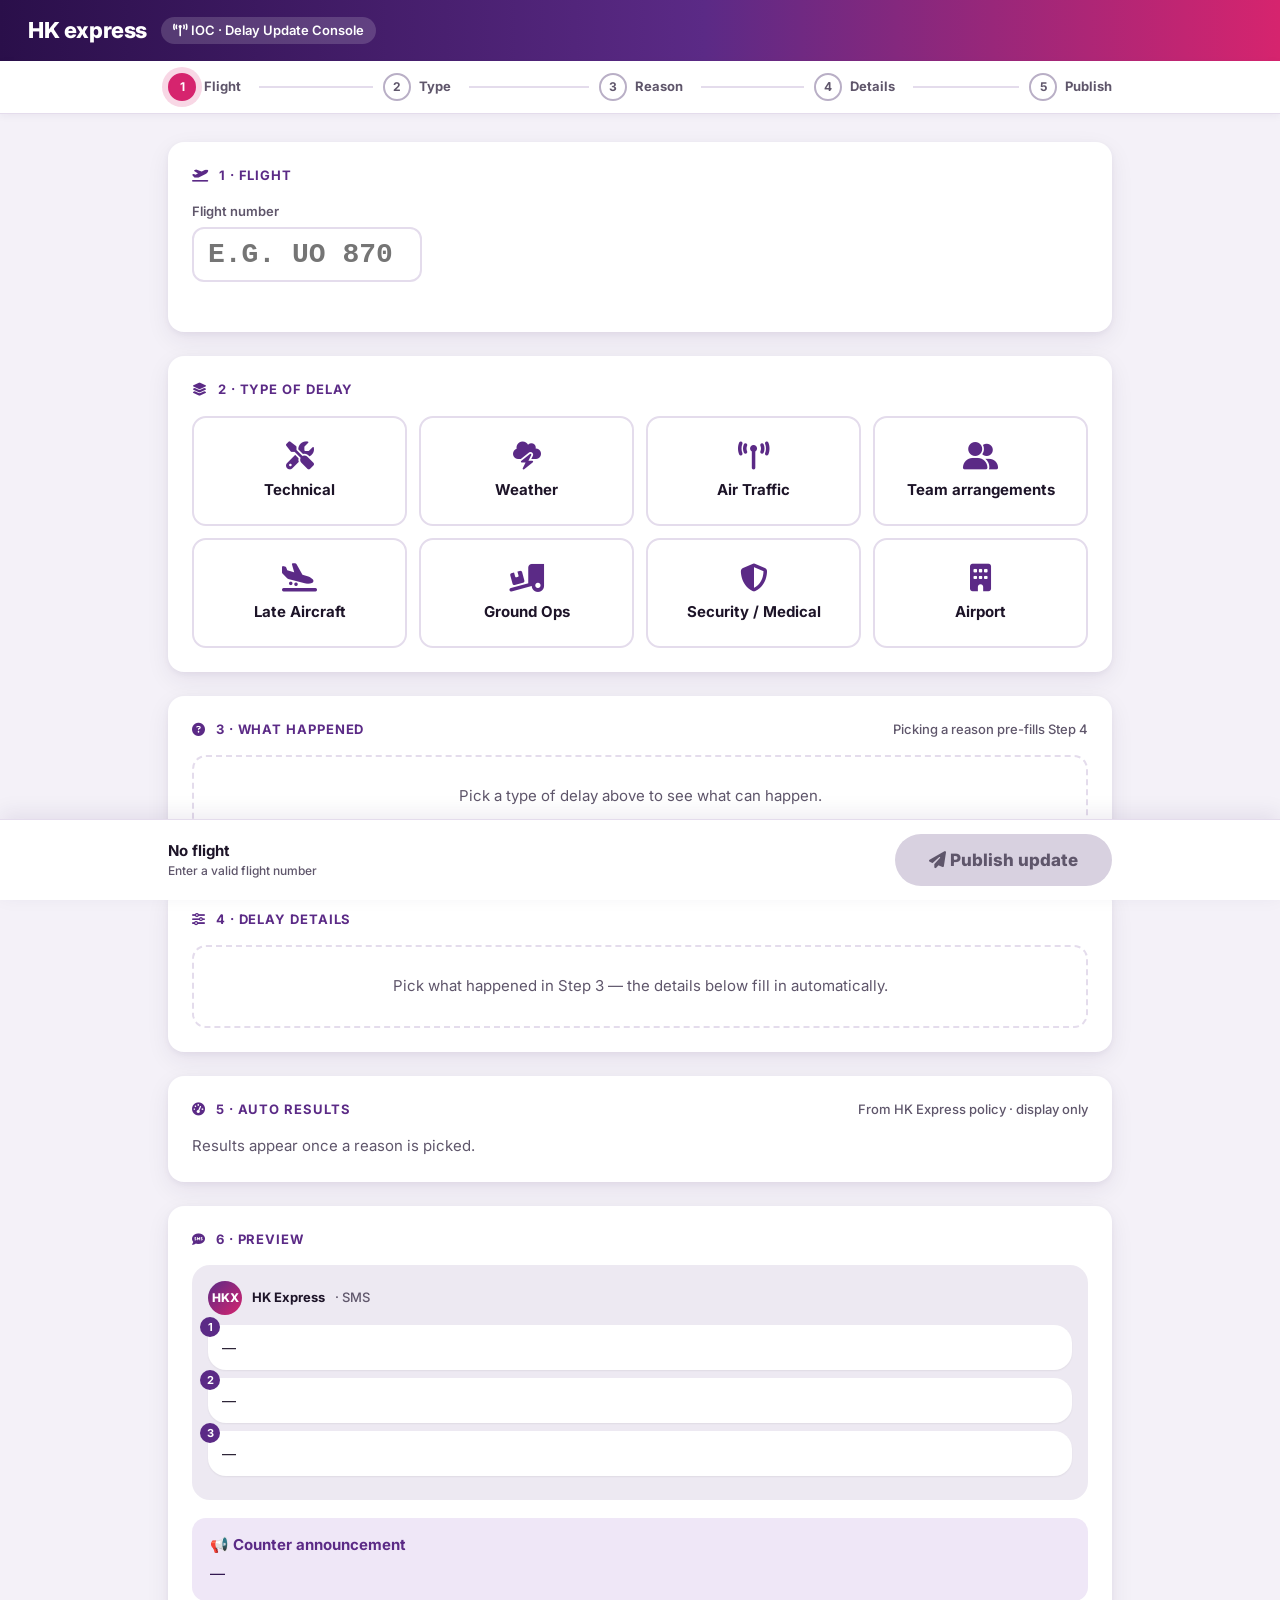
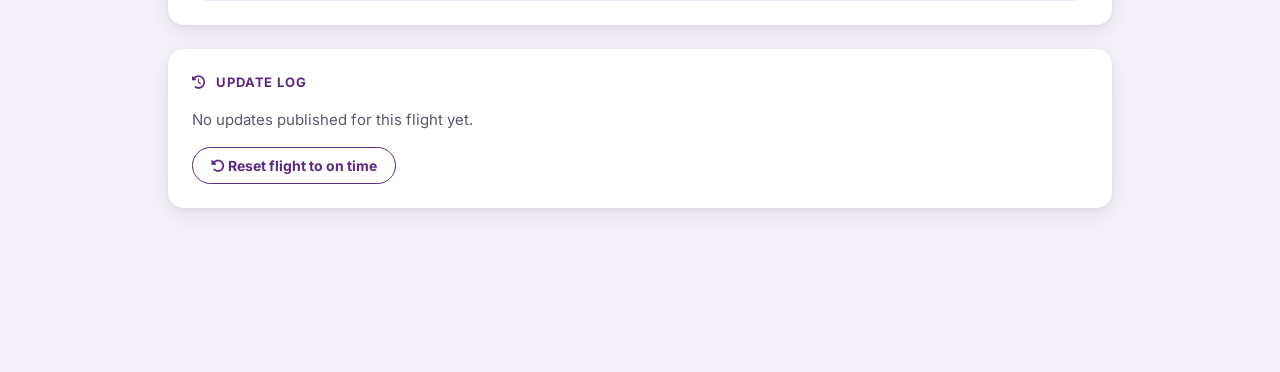
==== commit 10cc687c: "small change" ====
--- a/UI Controller/index.html
+++ b/UI Controller/index.html
@@ -68,7 +68,7 @@
   <div class="annc"><b>📢 Counter announcement</b><span id="annc"></span></div>
  </section>
 
- <section class="card" aria-labelledby="s7" hidden="">
+ <section class="card" aria-labelledby="s7">
   <h2 id="s7"><i class="fa-solid fa-clock-rotate-left"></i> Update log</h2>
   <div id="log"></div>
   <button class="btn2" id="reset"><i class="fa-solid fa-rotate-left"></i> Reset flight to on time</button>
@@ -152,34 +152,34 @@
   next:t=>`We'll update you again by ${t}.`,board:`We'll message you when boarding starts.`,gate:g=>`Your gate has changed to Gate ${g}.`,
   cx:(d,h)=>`You've been rebooked on the next available flight on ${d}. You can also change for free or request a full refund.${h?" We'll provide a hotel tonight.":''}`,
   st:c=>`Status: ${c}.`,rec:l=>` Passengers on this flight receive: ${l}.`,none:' No compensation applies to this delay.',col:{GREEN:'GREEN',YELLOW:'YELLOW',RED:'RED'},
-  ent:{asia_miles_500:'500 Asia Miles',meal_voucher_80:'HK$80 meal voucher',free_change:'free flight change',rebooking:'free rebooking',refund:'full refund option',hotel:'hotel stay'},join:', ',
+  ent:{asia_miles_500:'500 Asia Miles',meal_voucher_80:'HK$80 meal voucher',free_change:'free flight change',rebooking:'free rebooking',refund:'full refund option',hotel:'hotel and ground transport',travel_voucher:'travel voucher'},join:', ',
   p3:f=>`Live updates: go to hkexpress.com → Flight Status and enter ${f}. HK Express never sends links by SMS.`},
  zh:{sorry:(f,c)=>`很抱歉，${f}前往${c}的航班延誤。`,sorryCx:(f,c)=>`很抱歉，${f}前往${c}的航班已取消。`,neutral:(f,c)=>`${f}前往${c}的航班延誤。`,neutralCx:(f,c)=>`${f}前往${c}的航班已取消。`,
   ontime:(f,c)=>`好消息：${f}前往${c}的航班已恢復準時，較早前的延誤已解決。`,fu:(f,o,n)=>`${f}最新消息：起飛時間由${o}更改為${n}。`,fu0:f=>`${f}最新消息：`,corr:'更正較早前的訊息：',
   firm:t=>`新起飛時間為${t}。`,likely:t=>`預計約於${t}起飛，時間或有變動。`,uncertain:()=>`暫時未有確定的起飛時間。`,next:t=>`我們將於${t}前再次更新。`,board:'開始登機時我們會通知您。',gate:g=>`登機閘口已更改為${g}號。`,
   cx:(d,h)=>`我們已為您改乘${d}的下一班航班，亦可免費更改或申請全額退款。${h?'我們會為您安排今晚的酒店住宿。':''}`,
   st:c=>`狀態：${c}。`,rec:l=>`本航班乘客可獲：${l}。`,none:'此延誤不設補償。',col:{GREEN:'綠色',YELLOW:'黃色',RED:'紅色'},
-  ent:{asia_miles_500:'500亞洲萬里通里數',meal_voucher_80:'HK$80餐飲券',free_change:'免費更改航班',rebooking:'免費改乘',refund:'全額退款選項',hotel:'酒店住宿'},join:'、',
+  ent:{asia_miles_500:'500亞洲萬里通里數',meal_voucher_80:'HK$80餐飲券',free_change:'免費更改航班',rebooking:'免費改乘',refund:'全額退款選項',hotel:'酒店及地面交通',travel_voucher:'旅遊券'},join:'、',
   p3:f=>`最新消息：請前往 hkexpress.com →「航班狀態」並輸入 ${f}。HK Express 從不以短訊發送連結。`},
  ja:{sorry:(f,c)=>`申し訳ございません。${f}便${c}行きは遅延しております。`,sorryCx:(f,c)=>`申し訳ございません。${f}便${c}行きは欠航となりました。`,neutral:(f,c)=>`${f}便${c}行きは遅延しております。`,neutralCx:(f,c)=>`${f}便${c}行きは欠航となりました。`,
   ontime:(f,c)=>`${f}便${c}行きは定刻に戻りました。先ほどの遅延は解消されました。`,fu:(f,o,n)=>`${f}便の最新情報：出発時刻が${o}から${n}に変更されました。`,fu0:f=>`${f}便の最新情報：`,corr:'先ほどのご案内の訂正：',
   firm:t=>`新しい出発時刻は${t}です。`,likely:t=>`${t}頃の出発を見込んでおりますが、変更の可能性があります。`,uncertain:()=>`現時点で出発時刻は未定です。`,next:t=>`${t}までに改めてお知らせします。`,board:'搭乗開始時にお知らせします。',gate:g=>`搭乗口は${g}番に変更されました。`,
   cx:(d,h)=>`${d}の次の便へお振替えしました。無料変更または全額返金も可能です。${h?'本日のホテルをご用意します。':''}`,
   st:c=>`ステータス：${c}。`,rec:l=>`本便のお客様への対応：${l}。`,none:'今回の遅延は補償対象外です。',col:{GREEN:'緑',YELLOW:'黄',RED:'赤'},
-  ent:{asia_miles_500:'500アジア・マイル',meal_voucher_80:'HK$80のお食事券',free_change:'無料便変更',rebooking:'無料振替',refund:'全額返金',hotel:'ホテル宿泊'},join:'、',
+  ent:{asia_miles_500:'500アジア・マイル',meal_voucher_80:'HK$80のお食事券',free_change:'無料便変更',rebooking:'無料振替',refund:'全額返金',hotel:'ホテルと地上交通',travel_voucher:'旅行クーポン'},join:'、',
   p3:f=>`最新情報：hkexpress.com →「フライト状況」で ${f} を入力してください。HK ExpressがSMSでリンクを送ることはありません。`},
  ko:{sorry:(f,c)=>`죄송합니다. ${c}행 ${f} 항공편이 지연되었습니다.`,sorryCx:(f,c)=>`죄송합니다. ${c}행 ${f} 항공편이 취소되었습니다.`,neutral:(f,c)=>`${c}행 ${f} 항공편이 지연되었습니다.`,neutralCx:(f,c)=>`${c}행 ${f} 항공편이 취소되었습니다.`,
   ontime:(f,c)=>`좋은 소식입니다. ${c}행 ${f} 항공편이 정시 운항합니다. 앞선 지연이 해소되었습니다.`,fu:(f,o,n)=>`${f} 업데이트: 출발 시간이 ${o}에서 ${n}(으)로 변경되었습니다.`,fu0:f=>`${f} 업데이트:`,corr:'앞선 안내 정정:',
   firm:t=>`새 출발 시간은 ${t}입니다.`,likely:t=>`${t}경 출발 예정이며, 변경될 수 있습니다.`,uncertain:()=>`아직 확정된 출발 시간이 없습니다.`,next:t=>`${t}까지 다시 안내해 드리겠습니다.`,board:'탑승이 시작되면 안내해 드리겠습니다.',gate:g=>`탑승구가 ${g}번으로 변경되었습니다.`,
   cx:(d,h)=>`${d} 다음 항공편으로 변경해 드렸습니다. 무료 변경 또는 전액 환불도 가능합니다.${h?' 오늘 밤 호텔을 제공해 드립니다.':''}`,
   st:c=>`상태: ${c}.`,rec:l=>` 이 항공편 승객 혜택: ${l}.`,none:' 이번 지연은 보상 대상이 아닙니다.',col:{GREEN:'초록',YELLOW:'노랑',RED:'빨강'},
-  ent:{asia_miles_500:'500 아시아 마일즈',meal_voucher_80:'HK$80 식사 쿠폰',free_change:'무료 항공편 변경',rebooking:'무료 재예약',refund:'전액 환불',hotel:'호텔 숙박'},join:', ',
+  ent:{asia_miles_500:'500 아시아 마일즈',meal_voucher_80:'HK$80 식사 쿠폰',free_change:'무료 항공편 변경',rebooking:'무료 재예약',refund:'전액 환불',hotel:'호텔 및 지상 교통',travel_voucher:'여행 바우처'},join:', ',
   p3:f=>`실시간 정보: hkexpress.com → 항공편 현황에서 ${f}을(를) 입력하세요. HK Express는 SMS로 링크를 보내지 않습니다.`}
 };
 const DELAYS=[0,15,20,25,30,40,45,50,60,70,90,120,180,240,360,'TBC','CX'];
 const BANNED=['engine','fire','smoke','leak','failure','emergency','hydraulic','aog'];
 const BANNED_TEAM=['pilot','sick','sickness','late','error','problem','shortage'];
-const ENT_IC={asia_miles_500:'✈',meal_voucher_80:'🍽',free_change:'↻',rebooking:'↻',refund:'💳',hotel:'🏨'};
+const ENT_IC={asia_miles_500:'✈',meal_voucher_80:'🍽',free_change:'↻',rebooking:'↻',refund:'💳',hotel:'🏨',travel_voucher:'🎟'};
 
 /* ============ HELPERS ============ */
 const $=id=>document.getElementById(id);
@@ -204,6 +204,18 @@
 function demoNow(){return demoBase+Math.floor((Date.now()-demoStart)/60000)}
 function demoSecs(){return Math.floor((Date.now()-demoStart)/1000)%60}
 function key(){return F.no+'|'+F.date}
+function restorePublished(){
+ if(!F.valid||Object.prototype.hasOwnProperty.call(published,key()))return;
+ const raw=localStorage.getItem(LS_PREFIX+key());if(!raw)return;
+ let update;
+ try{update=JSON.parse(raw)}catch(e){toast('The saved flight update could not be read.');return}
+ if(!update||update.flightNumber!==F.no||update.date!==F.date||!['on_time','delayed','cancelled'].includes(update.status)||!['GREEN','YELLOW','RED'].includes(update.statusColour)){
+  toast('The saved flight update does not match this flight.');
+  return;
+ }
+ const reason=R[update.category]?.find(r=>r[0]===update.reasonId)?.[1]||update.reasonId||'Previous update';
+ published[key()]={status:update.status,colour:update.statusColour,display:update.status==='cancelled'?null:update.newDeparture||'TBC',reason,at:update.sentAt?.slice(11,16)||'—'};
+}
 function resetDemoClock(){demoBase=F.std-45;demoStart=Date.now()}
 function reasonObj(){if(!sel.cat||!sel.reason)return null;const r=R[sel.cat].find(x=>x[0]===sel.reason);
  return r&&{id:r[0],name:r[1],sev:r[2],delay:r[3],conf:r[4],next:r[5],note:r[6],pax:r[7]}}
@@ -221,8 +233,8 @@
  const colour=cx?'RED':tbc?'RED':mins<60?'GREEN':mins<180?'YELLOW':'RED';
  const label=cx?'Major disruption':tbc?'Major disruption':ontime?'On time':mins<60?'Delay under 1 hour':mins<180?'Delay over 1 hour':'Major disruption';
  let ents=[];
- if(cx){ents=['rebooking','refund','hotel']}  // rebooked onto next-day flight → hotel
- else if(mins!=null){if(mins>=60)ents.push('asia_miles_500');if(mins>=180)ents.push('meal_voucher_80');if(mins>=300)ents.push('free_change')}
+ if(cx){ents=['rebooking','refund','hotel','travel_voucher']}
+ else if(mins!=null&&mins>=60){ents=['rebooking','meal_voucher_80','hotel','travel_voucher']}
  const showTime=!cx&&!tbc&&conf!=='uncertain';
  const newTot=mins!=null?F.std+mins:null;
  const newDeparture=showTime&&newTot!=null?hm(newTot):null;
@@ -294,6 +306,7 @@
 /* ============ RENDER ============ */
 let lastCol='',lastEnts='';
 function render(){
+ restorePublished();
  const fid=document.activeElement&&document.activeElement.id;
  const c=calc();
  // stepper
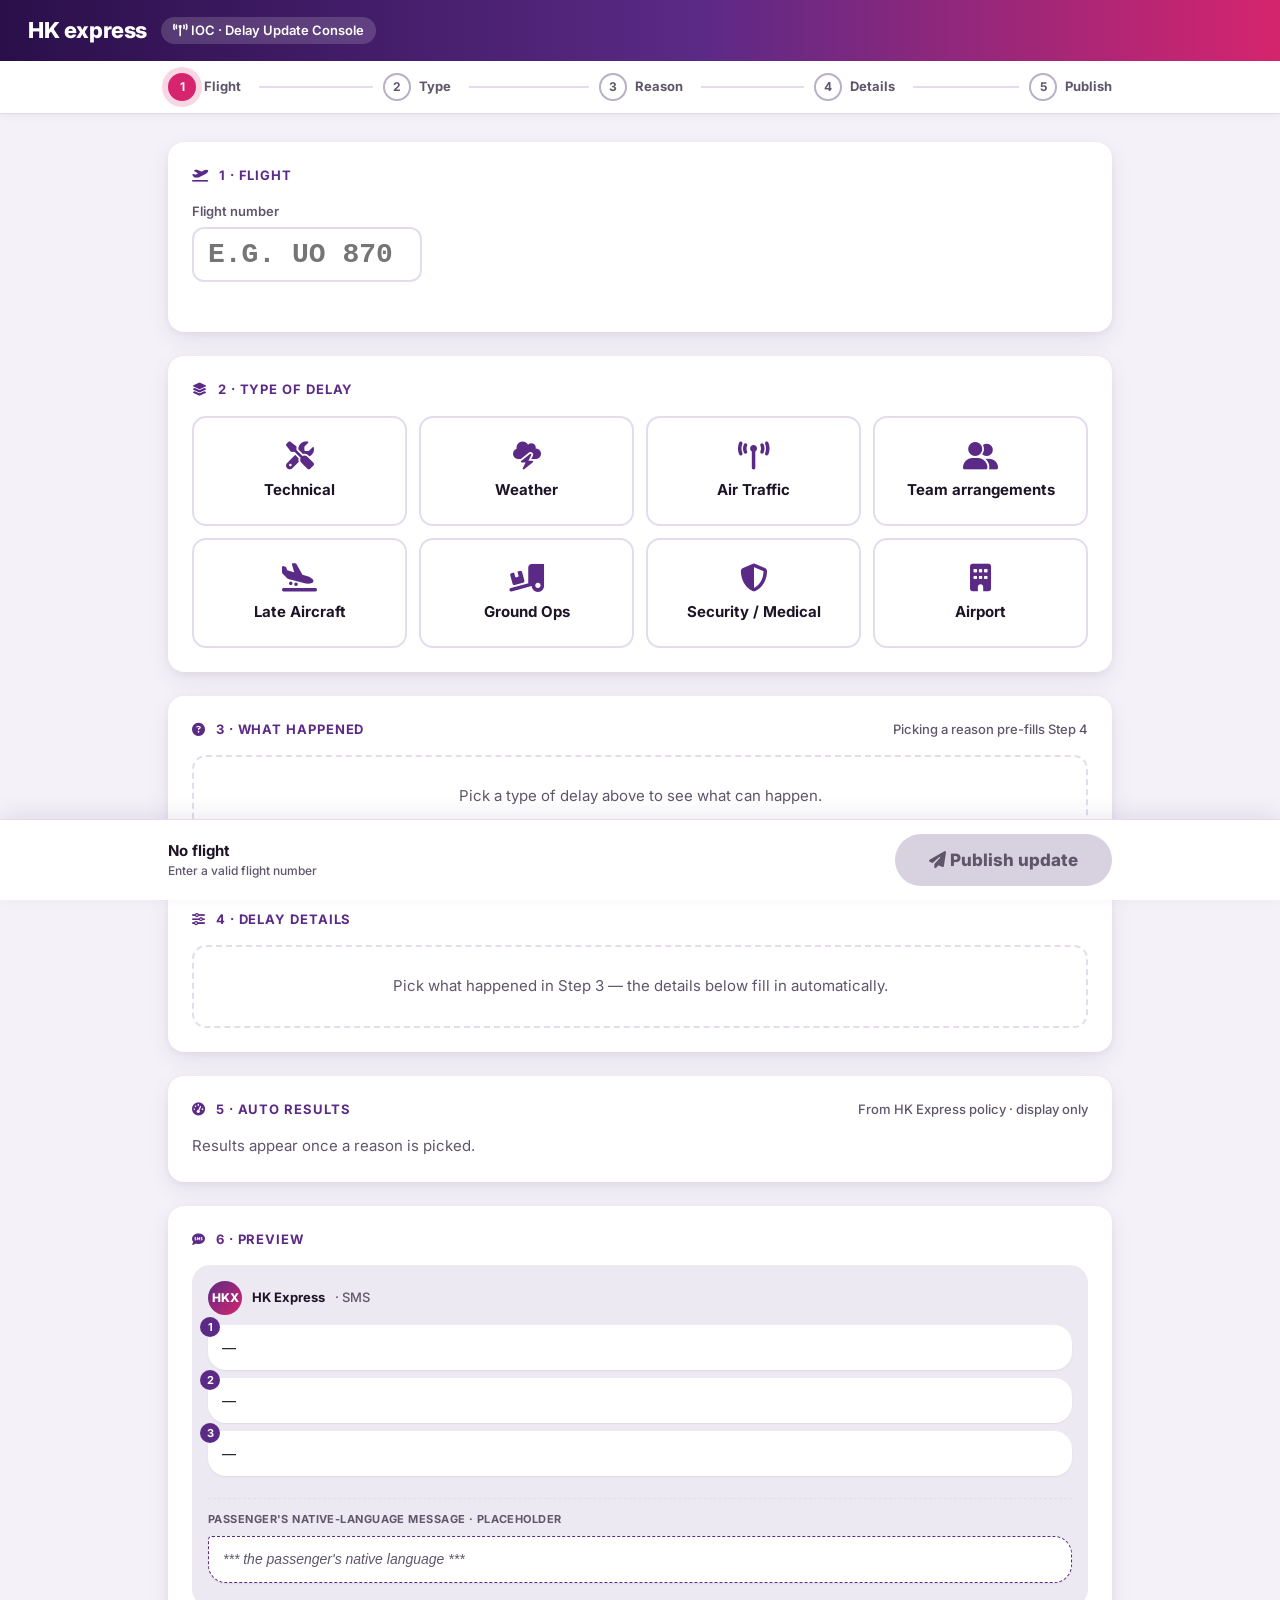
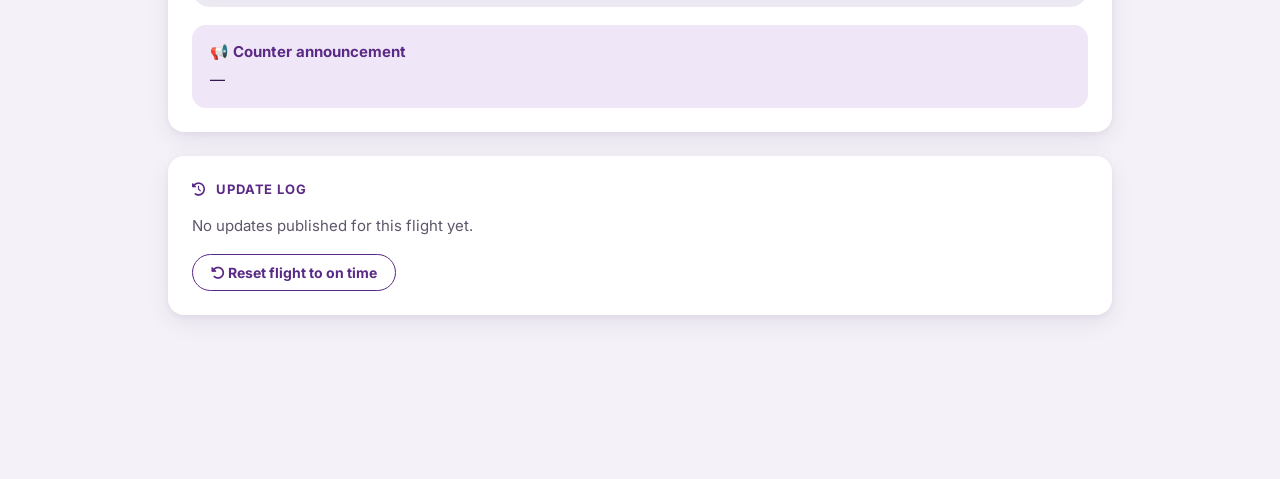
==== commit 47e22253: "small changes" ====
--- a/UI Controller/index.html
+++ b/UI Controller/index.html
@@ -62,6 +62,10 @@
     <div class="bubble"><span class="pn">2</span><span id="m2"></span></div>
     <div class="bubble"><span class="pn">3</span><span id="m3"></span></div>
     <div class="cnt" id="cnt"></div>
+    <div class="native-preview">
+     <span class="native-preview-label">Passenger's native-language message · placeholder</span>
+     <div class="bubble native-bubble">*** the passenger's native language ***</div>
+    </div>
    </div>
   </div>
   <div class="warn" id="warn" role="alert"></div>
--- a/UI Controller/styles.css
+++ b/UI Controller/styles.css
@@ -95,6 +95,9 @@
 .bubble{background:#fff;border-radius:4px 18px 18px 18px;padding:12px 14px;margin-bottom:8px;font-size:14px;box-shadow:0 1px 2px rgba(0,0,0,.06);position:relative}
 .bubble .pn{position:absolute;left:-8px;top:-8px;width:20px;height:20px;border-radius:50%;background:var(--p);color:#fff;font-size:11px;font-weight:700;display:grid;place-items:center}
 .cnt{display:flex;gap:8px;flex-wrap:wrap;font-size:12px;margin-top:6px}
+.native-preview{border-top:1px dashed var(--line);margin-top:14px;padding-top:12px}
+.native-preview-label{display:block;color:var(--muted);font-size:11px;font-weight:700;text-transform:uppercase;letter-spacing:.04em;margin-bottom:8px}
+.native-bubble{border:1px dashed var(--p);color:var(--muted);font-style:italic}
 .chip{background:#fff;border:1px solid var(--line);border-radius:8px;padding:4px 10px;font-weight:600;color:var(--muted)}
 .annc{background:var(--pl);border-radius:14px;padding:16px 18px;margin-top:18px;color:var(--h1)}
 .annc b{display:block;margin-bottom:6px;color:var(--p)}
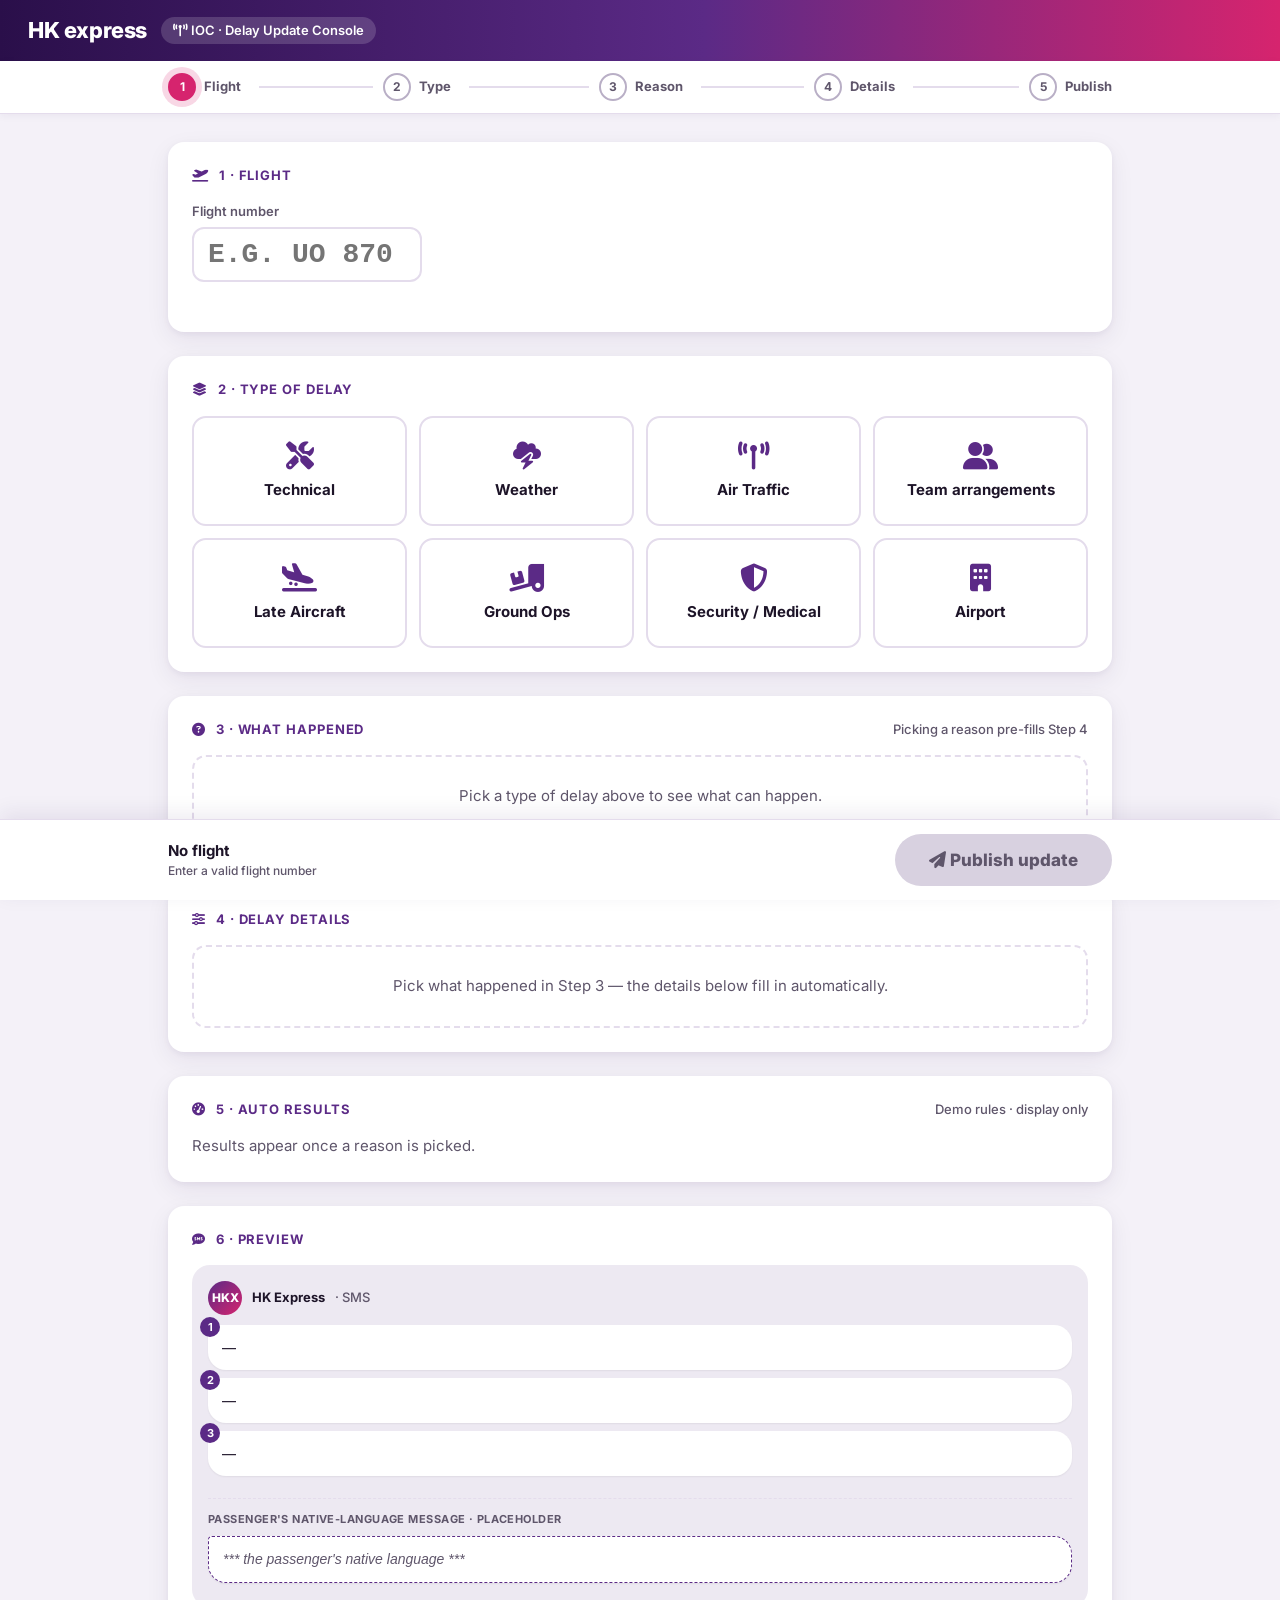
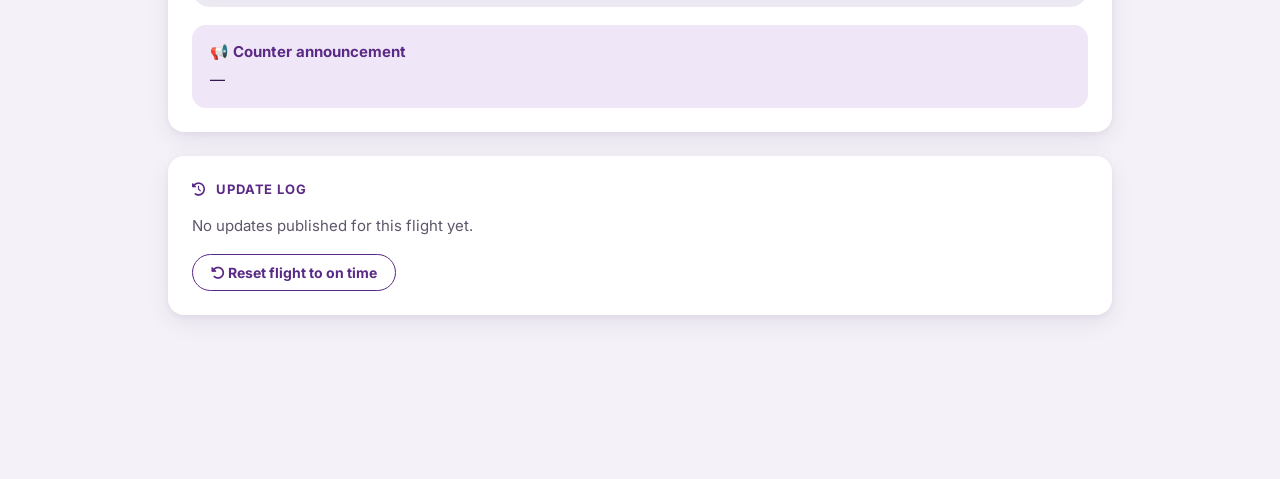
==== commit 9e3b5267: "Update to the final colour indicators" ====
--- a/UI Controller/index.html
+++ b/UI Controller/index.html
@@ -47,7 +47,7 @@
  </section>
 
  <section class="card" aria-labelledby="s5">
-  <h2 id="s5"><i class="fa-solid fa-gauge-high"></i> 5 · Auto results <span class="hint">From HK Express policy · display only</span></h2>
+  <h2 id="s5"><i class="fa-solid fa-gauge-high"></i> 5 · Auto results <span class="hint">Demo rules · display only</span></h2>
   <div class="res" id="results"></div>
  </section>
 
@@ -199,6 +199,10 @@
 // time with date if not on the flight date
 function timeOn(total,lang='en'){const off=Math.floor(total/1440),t=hm(total);if(!off)return t;const d=addDays(F.date,off);
  return lang==='en'?`${t}, ${dLabel(d)}`:`${dLabel(d,lang)} ${t}`}
+function flightColour(status,minutes){
+ if(status==='on_time')return 'GREEN';
+ return status==='delayed'&&Number.isFinite(minutes)&&minutes<=60?'YELLOW':'RED';
+}
 
 /* ============ STATE ============ */
 const F={no:'',valid:false,to:'NRT',day:0,std:14*60+55,gate:'23',pax:188,date:todayISO};
@@ -208,6 +212,14 @@
 function demoNow(){return demoBase+Math.floor((Date.now()-demoStart)/60000)}
 function demoSecs(){return Math.floor((Date.now()-demoStart)/1000)%60}
 function key(){return F.no+'|'+F.date}
+function startDemo(){
+ try{
+  Object.keys(localStorage).filter(k=>k.startsWith(LS_PREFIX)).forEach(k=>localStorage.removeItem(k));
+ }catch(error){
+  console.error('Could not reset saved flight updates.',error);
+  toast('Could not reset saved flight updates. Allow browser storage and reload.');
+ }
+}
 function restorePublished(){
  if(!F.valid||Object.prototype.hasOwnProperty.call(published,key()))return;
  const raw=localStorage.getItem(LS_PREFIX+key());if(!raw)return;
@@ -218,7 +230,7 @@
   return;
  }
  const reason=R[update.category]?.find(r=>r[0]===update.reasonId)?.[1]||update.reasonId||'Previous update';
- published[key()]={status:update.status,colour:update.statusColour,display:update.status==='cancelled'?null:update.newDeparture||'TBC',reason,at:update.sentAt?.slice(11,16)||'—'};
+ published[key()]={status:update.status,colour:flightColour(update.status,update.delayMinutes),display:update.status==='cancelled'?null:update.newDeparture||'TBC',reason,at:update.sentAt?.slice(11,16)||'—'};
 }
 function resetDemoClock(){demoBase=F.std-45;demoStart=Date.now()}
 function reasonObj(){if(!sel.cat||!sel.reason)return null;const r=R[sel.cat].find(x=>x[0]===sel.reason);
@@ -234,8 +246,9 @@
  const d=det.delay,cx=d==='CX',tbc=d==='TBC',ontime=d===0;
  let conf=cx?null:(tbc?'uncertain':det.conf); if(ontime)conf=null;
  const mins=(cx||tbc)?null:d;
- const colour=cx?'RED':tbc?'RED':mins<60?'GREEN':mins<180?'YELLOW':'RED';
- const label=cx?'Major disruption':tbc?'Major disruption':ontime?'On time':mins<60?'Delay under 1 hour':mins<180?'Delay over 1 hour':'Major disruption';
+ const status=cx?'cancelled':ontime?'on_time':'delayed';
+ const colour=flightColour(status,mins);
+ const label=cx||tbc?'Major disruption':ontime?'On time':mins<=60?'Short delay':'Long delay';
  let ents=[];
  if(cx){ents=['rebooking','refund','hotel','travel_voucher']}
  else if(mins!=null&&mins>=60){ents=['rebooking','meal_voucher_80','hotel','travel_voucher']}
@@ -244,7 +257,6 @@
  const newDeparture=showTime&&newTot!=null?hm(newTot):null;
  const newDate=newTot!=null?addDays(F.date,Math.floor(newTot/1440)):null;
  const nextAt=(cx||ontime)?null:det.next==='boarding'?'at_boarding':hm(demoNow()+Number(det.next));
- const status=cx?'cancelled':ontime?'on_time':'delayed';
  const gateChanged=det.gate!==F.gate;
  return{r,d,cx,tbc,ontime,conf,mins,colour,label,ents,showTime,newTot,newDeparture,newDate,nextAt,status,gateChanged};
 }
@@ -329,7 +341,7 @@
  // banner
  const pub=published[key()];
  if(!F.valid)$('banner').innerHTML='';
- else if(!pub||pub.status==='on_time')$('banner').innerHTML=`<div class="banner G"><i class="fa-solid fa-circle-check fa-xl"></i><div><span class="bt">CURRENT STATUS · what passengers see now</span>GREEN · ON TIME · No updates sent</div><div class="bigtime">${hm(F.std)}</div></div>`;
+ else if(!pub||pub.status==='on_time')$('banner').innerHTML=`<div class="banner G"><i class="fa-solid fa-circle-check fa-xl"></i><div><span class="bt">CURRENT STATUS · latest demo state</span>GREEN · ON TIME${pub?'':' · No updates sent'}</div><div class="bigtime">${hm(F.std)}</div></div>`;
  else{const cl=pub.colour[0];$('banner').innerHTML=`<div class="banner ${cl}"><i class="fa-solid ${pub.status==='cancelled'?'fa-ban':'fa-clock'} fa-xl"></i><div><span class="bt">CURRENT STATUS · last published ${pub.at}</span>${pub.colour} · ${pub.status==='cancelled'?'CANCELLED':'DELAYED'} · ${esc(pub.reason)}</div><div class="bigtime">${pub.status==='cancelled'?'—':pub.display||'TBC'}</div></div>`}
  // types
  $('types').className='types'+(sel.cat?' has':'');
@@ -424,7 +436,7 @@
  delete published[key()];log=log.filter(l=>l.key!==key());sel={cat:null,reason:null};det={lang:det.lang||'en'};defs={};pubDone=false;
  const p=PRESETS[F.no];if(p){F.gate=p.gate}
  resetDemoClock();window._payload=obj;
- toast(`${F.no} reset to ON TIME – passenger page is back to the before state.`);
+ toast(`${F.no} reset to ON TIME – press Refresh Status on the passenger page.`);
  render();$('json').textContent=JSON.stringify(obj,null,2);
 };
 
@@ -468,7 +480,7 @@
 });
 function tick(){const n=demoNow();$('clk').textContent=hm(n)+':'+pad(demoSecs());$('clkS').textContent=`Demo time · HKT · ${DOW[new Date(addDays(F.date,Math.floor(n/1440))+'T00:00:00Z').getUTCDay()]} ${dLabel(addDays(F.date,Math.floor(n/1440)))}`}
 setInterval(tick,1000);setInterval(()=>{if(document.activeElement.tagName!=='SELECT')render()},60000);
-tick();render();
+startDemo();tick();render();
 </script>
 
 
